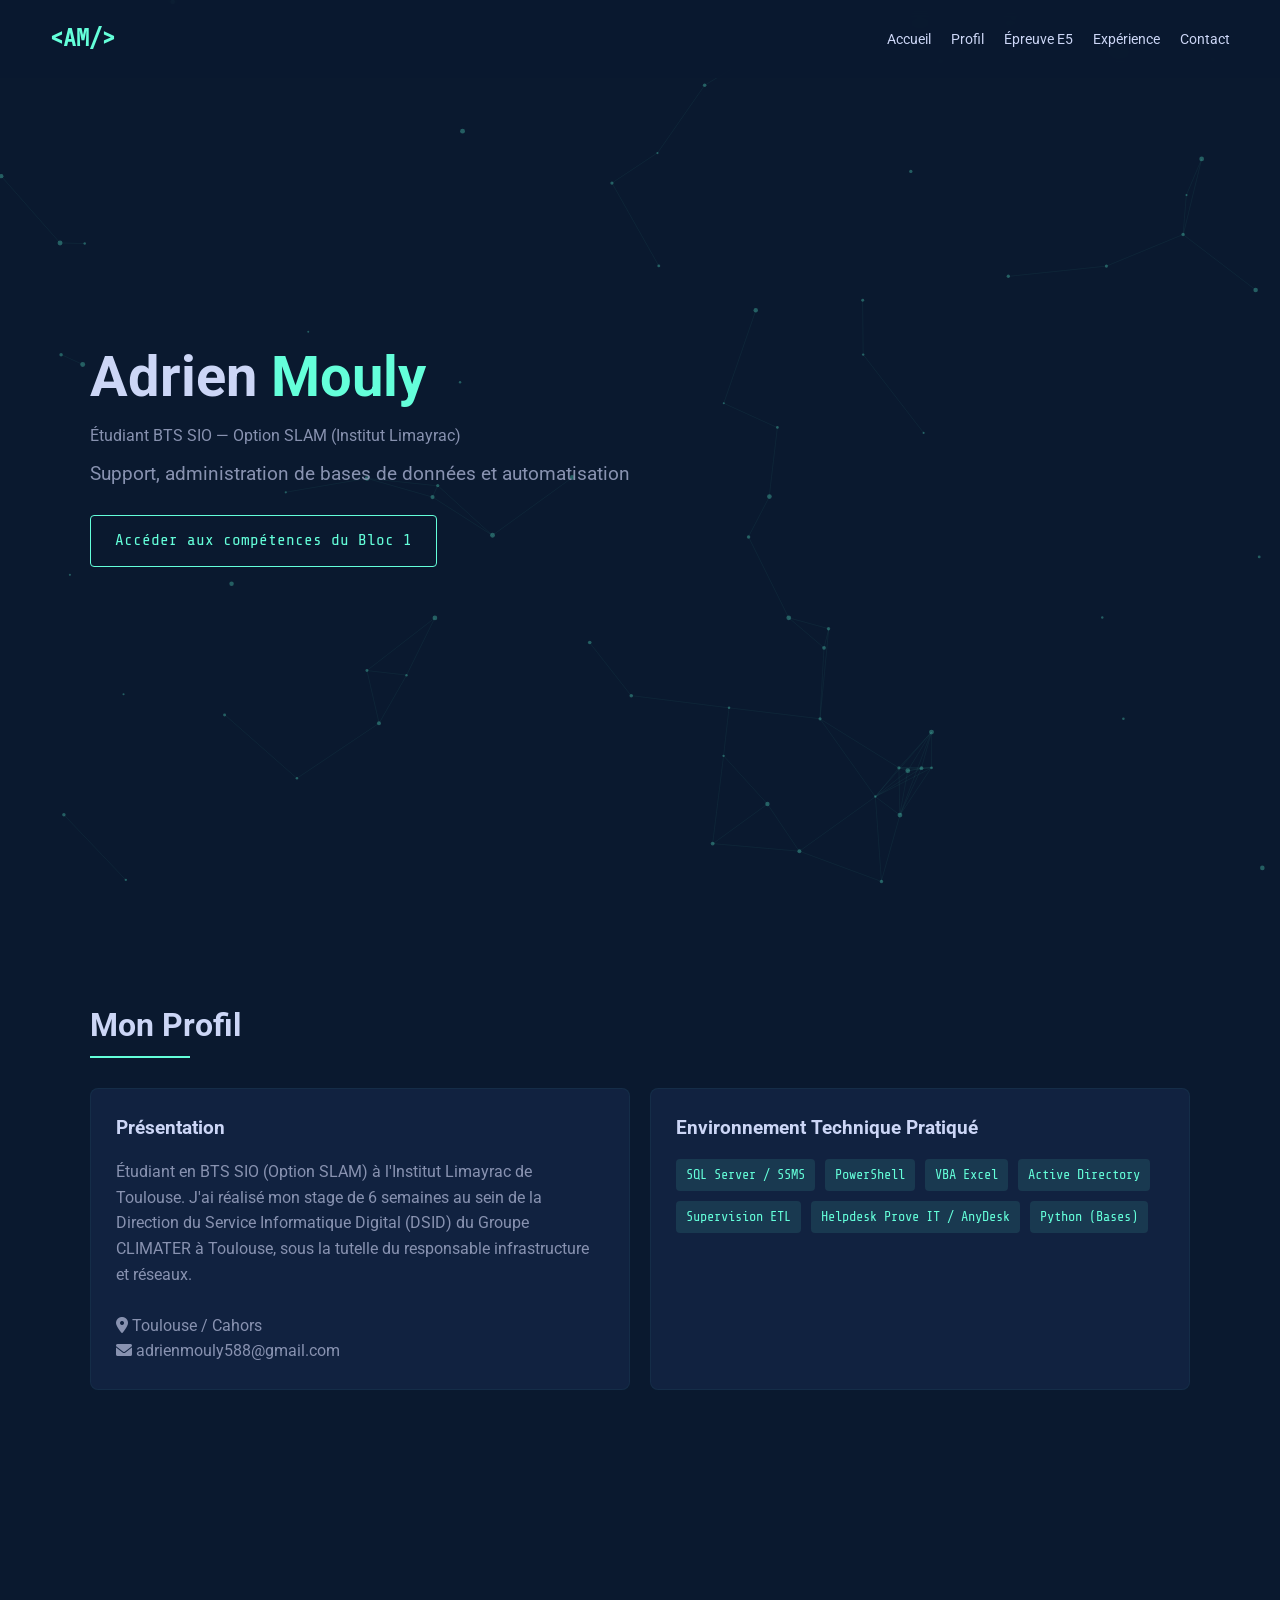
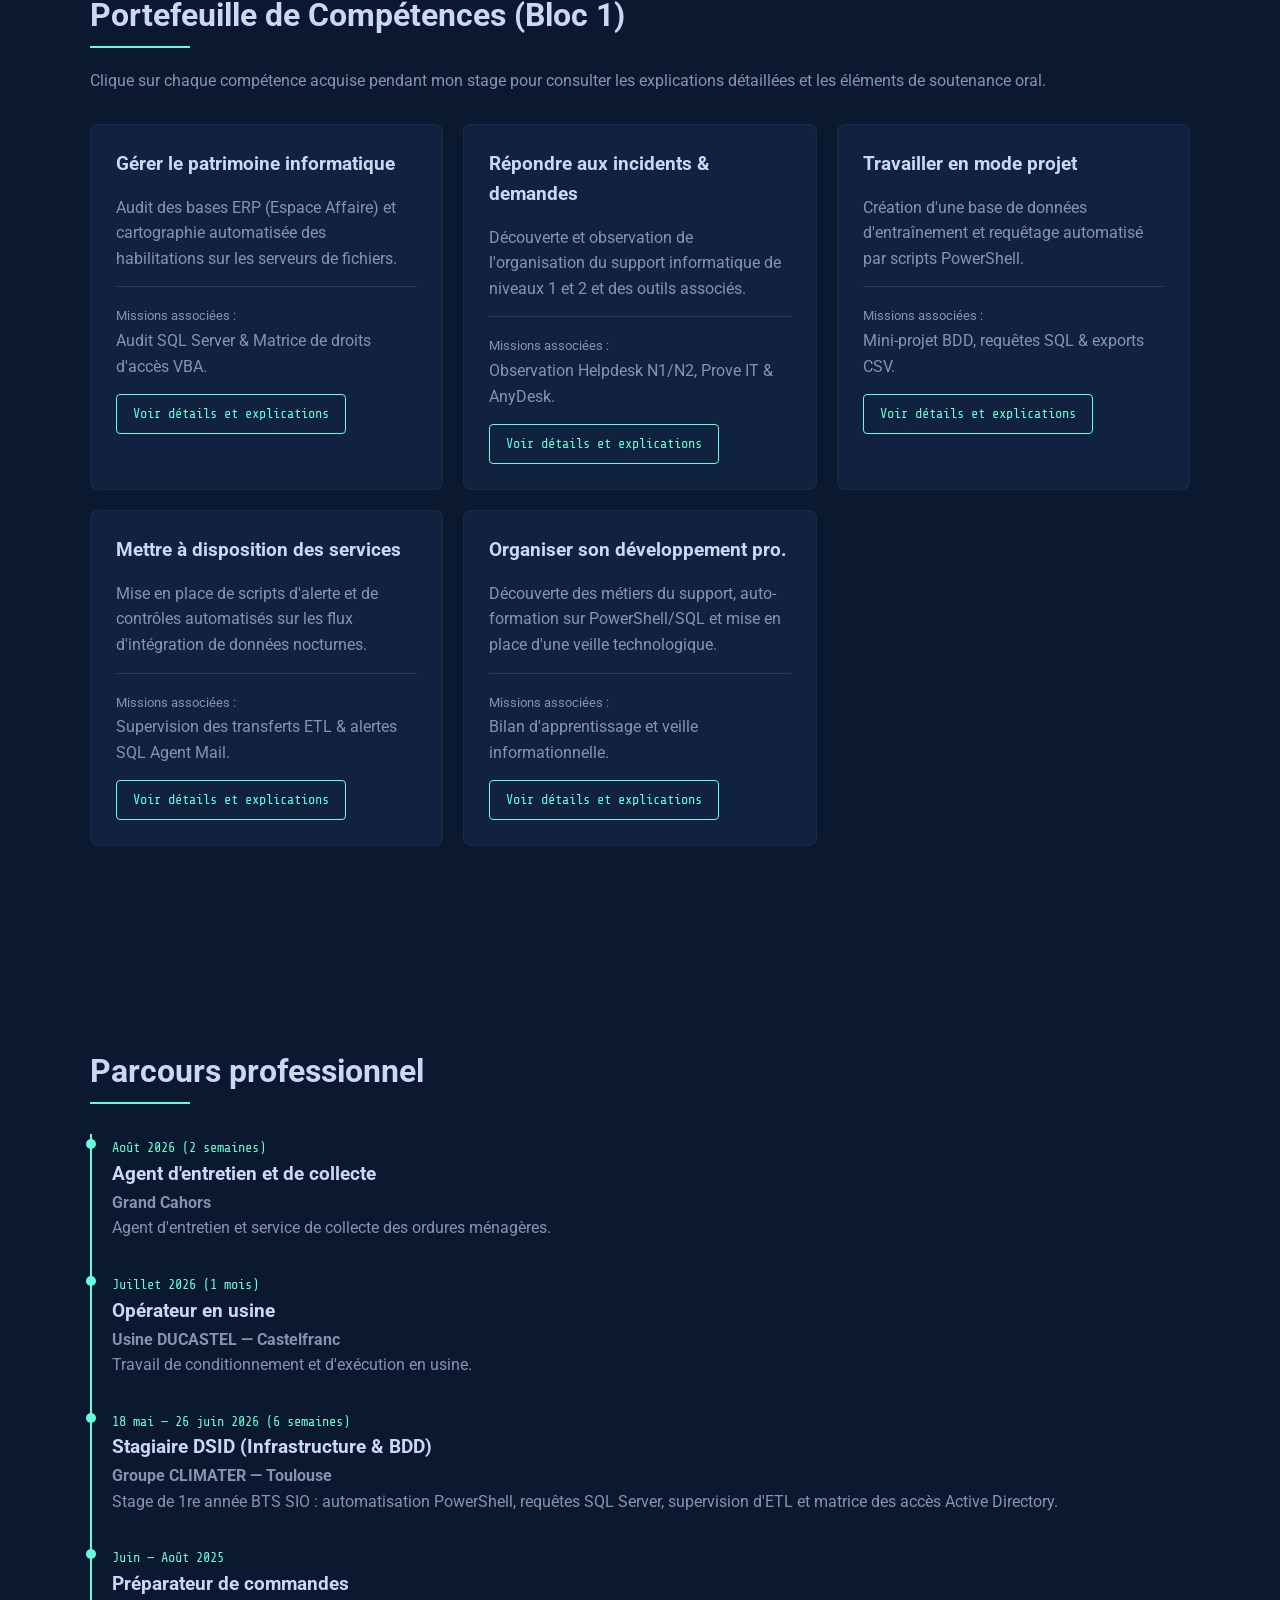
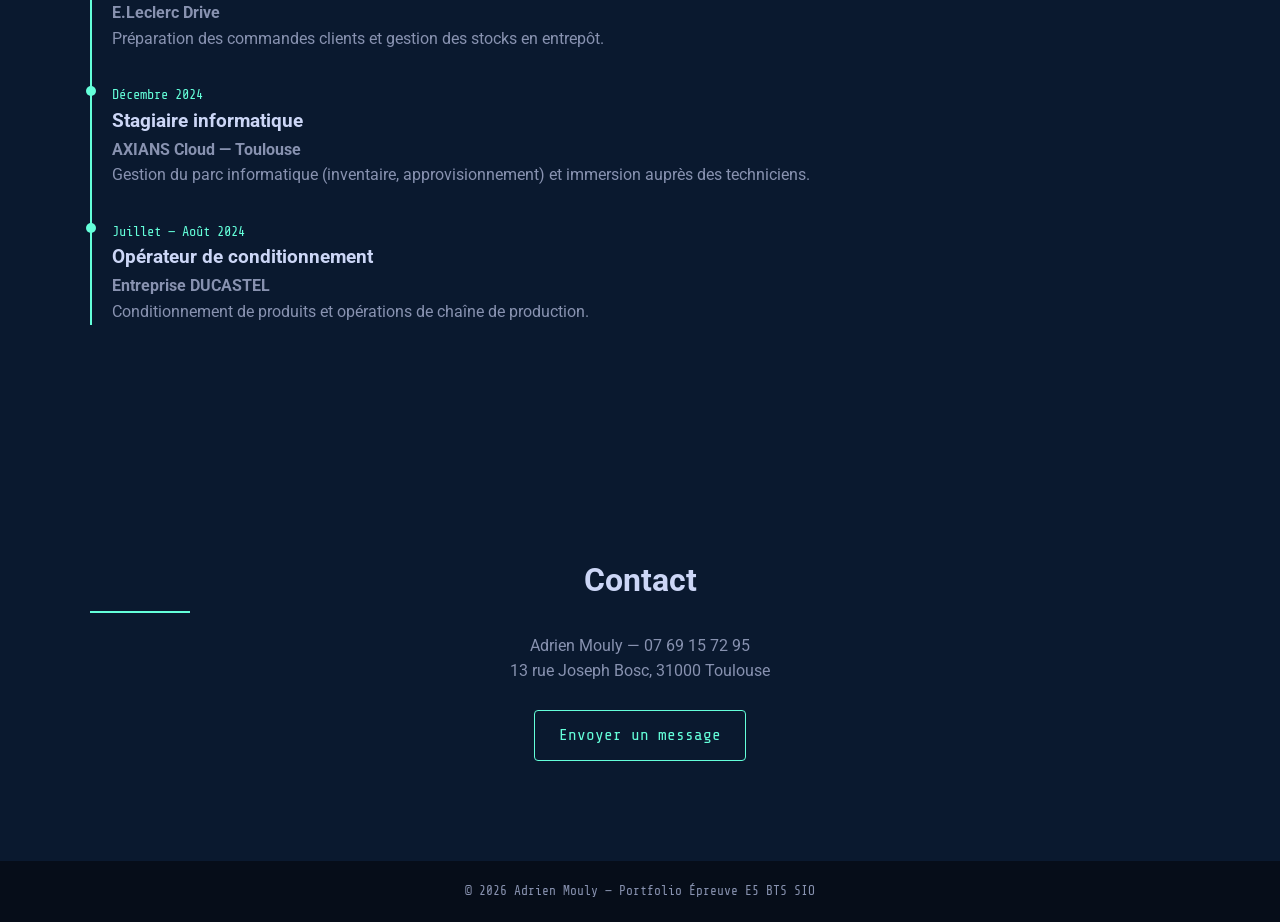
==== index.html @ 3376d279 "Add files via upload" ====
<!DOCTYPE html>
<html lang="fr">
<head>
    <meta charset="UTF-8">
    <meta name="viewport" content="width=device-width, initial-scale=1.0">
    <title>Portfolio E5 — Adrien Mouly</title>
    <link href="https://fonts.googleapis.com/css2?family=Roboto:wght@300;400;700&family=Share+Tech+Mono&display=swap" rel="stylesheet">
    <link rel="stylesheet" href="https://cdnjs.cloudflare.com/ajax/libs/font-awesome/6.0.0/css/all.min.css">
    <link rel="stylesheet" href="style.css">
</head>
<body>
    <canvas id="canvas-bg"></canvas>

    <header>
        <div class="logo">&lt;AM/&gt;</div>
        <nav>
            <ul>
                <li><a href="#accueil">Accueil</a></li>
                <li><a href="#profil">Profil</a></li>
                <li><a href="#e5">Épreuve E5</a></li>
                <li><a href="#experience">Expérience</a></li>
                <li><a href="#contact">Contact</a></li>
            </ul>
        </nav>
    </header>

    <section id="accueil" class="hero">
        <div class="hero-content">
            <h1>Adrien <span>Mouly</span></h1>
            <p>Étudiant BTS SIO — Option SLAM (Institut Limayrac)</p>
            <p class="subtitle">Support, administration de bases de données et automatisation</p>
            <br>
            <a href="#e5" class="btn">Accéder aux compétences du Bloc 1</a>
        </div>
    </section>

    <section id="profil">
        <h2 class="section-title">Mon Profil</h2>
        <div class="about-grid">
            <div class="cv-card">
                <h3>Présentation</h3>
                <p>
                    Étudiant en BTS SIO (Option SLAM) à l'Institut Limayrac de Toulouse. 
                    J'ai réalisé mon stage de 6 semaines au sein de la Direction du Service Informatique Digital (DSID) du Groupe CLIMATER à Toulouse, sous la tutelle du responsable infrastructure et réseaux.
                </p>
                <br>
                <p><i class="fas fa-map-marker-alt"></i> Toulouse / Cahors</p>
                <p><i class="fas fa-envelope"></i> adrienmouly588@gmail.com</p>
            </div>

            <div class="cv-card">
                <h3>Environnement Technique Pratiqué</h3>
                <div class="skills-container">
                    <span class="skill-tag">SQL Server / SSMS</span>
                    <span class="skill-tag">PowerShell</span>
                    <span class="skill-tag">VBA Excel</span>
                    <span class="skill-tag">Active Directory</span>
                    <span class="skill-tag">Supervision ETL</span>
                    <span class="skill-tag">Helpdesk Prove IT / AnyDesk</span>
                    <span class="skill-tag">Python (Bases)</span>
                </div>
            </div>
        </div>
    </section>

    <section id="e5">
        <h2 class="section-title">Portefeuille de Compétences (Bloc 1)</h2>
        <p>Clique sur chaque compétence acquise pendant mon stage pour consulter les explications détaillées et les éléments de soutenance oral.</p>
        
        <div class="e5-container">
            <div class="e5-card">
                <h3>Gérer le patrimoine informatique</h3>
                <p>Audit des bases ERP (Espace Affaire) et cartographie automatisée des habilitations sur les serveurs de fichiers.</p>
                <div class="realisation-box">
                    <small>Missions associées :</small>
                    <p>Audit SQL Server & Matrice de droits d'accès VBA.</p>
                    <a href="preuve-patrimoine.html" class="btn btn-sm">Voir détails et explications</a>
                </div>
            </div>

            <div class="e5-card">
                <h3>Répondre aux incidents & demandes</h3>
                <p>Découverte et observation de l'organisation du support informatique de niveaux 1 et 2 et des outils associés.</p>
                <div class="realisation-box">
                    <small>Missions associées :</small>
                    <p>Observation Helpdesk N1/N2, Prove IT & AnyDesk.</p>
                    <a href="preuve-incidents.html" class="btn btn-sm">Voir détails et explications</a>
                </div>
            </div>

            <div class="e5-card">
                <h3>Travailler en mode projet</h3>
                <p>Création d'une base de données d'entraînement et requêtage automatisé par scripts PowerShell.</p>
                <div class="realisation-box">
                    <small>Missions associées :</small>
                    <p>Mini-projet BDD, requêtes SQL & exports CSV.</p>
                    <a href="preuve-projet.html" class="btn btn-sm">Voir détails et explications</a>
                </div>
            </div>

            <div class="e5-card">
                <h3>Mettre à disposition des services</h3>
                <p>Mise en place de scripts d'alerte et de contrôles automatisés sur les flux d'intégration de données nocturnes.</p>
                <div class="realisation-box">
                    <small>Missions associées :</small>
                    <p>Supervision des transferts ETL & alertes SQL Agent Mail.</p>
                    <a href="preuve-services.html" class="btn btn-sm">Voir détails et explications</a>
                </div>
            </div>

            <div class="e5-card">
                <h3>Organiser son développement pro.</h3>
                <p>Découverte des métiers du support, auto-formation sur PowerShell/SQL et mise en place d'une veille technologique.</p>
                <div class="realisation-box">
                    <small>Missions associées :</small>
                    <p>Bilan d'apprentissage et veille informationnelle.</p>
                    <a href="preuve-veille.html" class="btn btn-sm">Voir détails et explications</a>
                </div>
            </div>
        </div>
    </section>

    <section id="experience">
        <h2 class="section-title">Parcours professionnel</h2>
        <div class="timeline">
            <div class="timeline-item">
                <span class="date">Août 2026 (2 semaines)</span>
                <h3>Agent d'entretien et de collecte</h3>
                <p><strong>Grand Cahors</strong></p>
                <p>Agent d'entretien et service de collecte des ordures ménagères.</p>
            </div>
            
            <div class="timeline-item">
                <span class="date">Juillet 2026 (1 mois)</span>
                <h3>Opérateur en usine</h3>
                <p><strong>Usine DUCASTEL — Castelfranc</strong></p>
                <p>Travail de conditionnement et d'exécution en usine.</p>
            </div>

            <div class="timeline-item">
                <span class="date">18 mai — 26 juin 2026 (6 semaines)</span>
                <h3>Stagiaire DSID (Infrastructure & BDD)</h3>
                <p><strong>Groupe CLIMATER — Toulouse</strong></p>
                <p>Stage de 1re année BTS SIO : automatisation PowerShell, requêtes SQL Server, supervision d'ETL et matrice des accès Active Directory.</p>
            </div>

            <div class="timeline-item">
                <span class="date">Juin — Août 2025</span>
                <h3>Préparateur de commandes</h3>
                <p><strong>E.Leclerc Drive</strong></p>
                <p>Préparation des commandes clients et gestion des stocks en entrepôt.</p>
            </div>

            <div class="timeline-item">
                <span class="date">Décembre 2024</span>
                <h3>Stagiaire informatique</h3>
                <p><strong>AXIANS Cloud — Toulouse</strong></p>
                <p>Gestion du parc informatique (inventaire, approvisionnement) et immersion auprès des techniciens.</p>
            </div>

            <div class="timeline-item">
                <span class="date">Juillet — Août 2024</span>
                <h3>Opérateur de conditionnement</h3>
                <p><strong>Entreprise DUCASTEL</strong></p>
                <p>Conditionnement de produits et opérations de chaîne de production.</p>
            </div>
        </div>
    </section>

    <section id="contact" style="text-align: center;">
        <h2 class="section-title">Contact</h2>
        <p>Adrien Mouly — 07 69 15 72 95</p>
        <p>13 rue Joseph Bosc, 31000 Toulouse</p>
        <br>
        <a href="mailto:adrienmouly588@gmail.com" class="btn">Envoyer un message</a>
    </section>

    <footer>
        <p>&copy; 2026 Adrien Mouly — Portfolio Épreuve E5 BTS SIO</p>
    </footer>

    <script src="script.js"></script>
</body>
</html>
---- style.css ----
:root {
    --bg-color: #0a192f;
    --card-bg: #112240;
    --text-color: #8892b0;
    --text-heading: #ccd6f6;
    --primary: #64ffda;
    --font-main: 'Roboto', sans-serif;
    --font-mono: 'Share Tech Mono', monospace;
}

* {
    margin: 0;
    padding: 0;
    box-sizing: border-box;
    scroll-behavior: smooth;
}

body {
    background-color: var(--bg-color);
    color: var(--text-color);
    font-family: var(--font-main);
    line-height: 1.6;
    position: relative;
    overflow-x: hidden;
}

#canvas-bg {
    position: fixed;
    top: 0;
    left: 0;
    width: 100%;
    height: 100%;
    z-index: -1;
}

header {
    display: flex;
    justify-content: space-between;
    align-items: center;
    padding: 20px 50px;
    background: rgba(10, 25, 47, 0.85);
    backdrop-filter: blur(10px);
    position: fixed;
    width: 100%;
    top: 0;
    z-index: 100;
}

.logo {
    font-family: var(--font-mono);
    color: var(--primary);
    font-size: 1.5rem;
    font-weight: bold;
}

nav ul {
    display: flex;
    list-style: none;
    gap: 20px;
}

nav a {
    color: var(--text-heading);
    text-decoration: none;
    font-size: 0.9rem;
    transition: color 0.3s;
}

nav a:hover {
    color: var(--primary);
}

section {
    padding: 100px 50px;
    max-width: 1200px;
    margin: 0 auto;
}

.hero {
    min-height: 100vh;
    display: flex;
    align-items: center;
}

.hero h1 {
    font-size: 3.5rem;
    color: var(--text-heading);
}

.hero h1 span {
    color: var(--primary);
}

.subtitle {
    font-size: 1.2rem;
    color: var(--text-color);
    margin-top: 10px;
}

.btn {
    display: inline-block;
    padding: 12px 24px;
    border: 1px solid var(--primary);
    color: var(--primary);
    text-decoration: none;
    border-radius: 4px;
    font-family: var(--font-mono);
    transition: all 0.3s;
    background: transparent;
}

.btn:hover {
    background: rgba(100, 255, 218, 0.1);
}

.btn-sm {
    padding: 8px 16px;
    font-size: 0.85rem;
    margin-top: 15px;
}

.section-title {
    color: var(--text-heading);
    font-size: 2rem;
    margin-bottom: 20px;
    position: relative;
}

.section-title::after {
    content: '';
    display: block;
    width: 100px;
    height: 2px;
    background: var(--primary);
    margin-top: 5px;
}

.about-grid, .e5-container {
    display: grid;
    grid-template-columns: repeat(auto-fit, minmax(300px, 1fr));
    gap: 20px;
    margin-top: 30px;
}

.cv-card, .e5-card {
    background: var(--card-bg);
    padding: 25px;
    border-radius: 8px;
    transition: transform 0.3s;
    border: 1px solid rgba(100, 255, 218, 0.05);
}

.cv-card:hover, .e5-card:hover {
    transform: translateY(-5px);
    border-color: rgba(100, 255, 218, 0.2);
}

.cv-card h3, .e5-card h3 {
    color: var(--text-heading);
    margin-bottom: 15px;
}

.skills-container {
    display: flex;
    flex-wrap: wrap;
    gap: 10px;
}

.skill-tag {
    background: rgba(100, 255, 218, 0.1);
    color: var(--primary);
    padding: 5px 10px;
    border-radius: 4px;
    font-size: 0.85rem;
    font-family: var(--font-mono);
}

.realisation-box {
    margin-top: 15px;
    padding-top: 15px;
    border-top: 1px solid rgba(255,255,255,0.1);
}

.timeline {
    border-left: 2px solid var(--primary);
    padding-left: 20px;
    margin-top: 30px;
}

.timeline-item {
    margin-bottom: 30px;
    position: relative;
}

.timeline-item::before {
    content: '';
    position: absolute;
    left: -26px;
    top: 5px;
    width: 10px;
    height: 10px;
    border-radius: 50%;
    background: var(--primary);
}

.timeline-item .date {
    font-family: var(--font-mono);
    color: var(--primary);
    font-size: 0.85rem;
}

.timeline-item h3 {
    color: var(--text-heading);
}

footer {
    text-align: center;
    padding: 20px;
    font-family: var(--font-mono);
    font-size: 0.8rem;
    background: #060d19;
    color: var(--text-color);
}

/* Page de preuves (Même style & fond) */
.proof-page {
    padding-top: 120px;
    padding-bottom: 80px;
    max-width: 1000px;
    margin: 0 auto;
}

.proof-container {
    background: var(--card-bg);
    padding: 40px;
    border-radius: 8px;
    border: 1px solid rgba(100, 255, 218, 0.1);
    box-shadow: 0 10px 30px -15px rgba(2, 12, 27, 0.7);
}

.proof-container h1 {
    color: var(--text-heading);
    font-size: 2.2rem;
    border-bottom: 2px solid var(--primary);
    padding-bottom: 10px;
    margin-bottom: 20px;
}

.proof-container h2 {
    color: var(--primary);
    font-size: 1.4rem;
    margin-top: 30px;
    margin-bottom: 15px;
    font-family: var(--font-mono);
}

.proof-section {
    margin-bottom: 40px;
    padding-bottom: 25px;
    border-bottom: 1px solid rgba(255, 255, 255, 0.05);
}

.back-btn {
    display: inline-flex;
    align-items: center;
    gap: 8px;
    margin-bottom: 25px;
    color: var(--primary);
    text-decoration: none;
    font-family: var(--font-mono);
    font-size: 0.9rem;
    transition: transform 0.2s;
}

.back-btn:hover {
    transform: translateX(-5px);
}

.code-block {
    background: #060d19;
    color: var(--primary);
    border-left: 3px solid var(--primary);
    padding: 15px;
    border-radius: 4px;
    font-family: var(--font-mono);
    font-size: 0.85rem;
    margin: 15px 0;
    overflow-x: auto;
}

.oral-notes {
    background: rgba(100, 255, 218, 0.05);
    border: 1px solid rgba(100, 255, 218, 0.2);
    padding: 15px;
    border-radius: 6px;
    margin-top: 15px;
}

.oral-notes h4 {
    color: var(--primary);
    font-family: var(--font-mono);
    margin-bottom: 8px;
}

.proof-img-group {
    display: flex;
    flex-wrap: wrap;
    gap: 20px;
    margin: 20px 0 10px;
}

.proof-img-item {
    flex: 1 1 320px;
    max-width: 100%;
}

.proof-img {
    display: block;
    width: 100%;
    max-width: 100%;
    height: auto;
    border-radius: 6px;
    border: 1px solid rgba(100, 255, 218, 0.2);
    margin: 15px 0;
    box-shadow: 0 10px 30px -15px rgba(2, 12, 27, 0.7);
}

.proof-img-caption {
    margin-top: 8px;
    font-size: 0.85rem;
    font-style: italic;
    color: var(--text-color);
    text-align: center;
}

/* Gestion spécifique du bloc figure et réduction des images associées */
.proof-figure {
    margin: 25px 0;
    text-align: center;
}

.proof-figure .proof-img {
    max-width: 55%;
    margin: 15px auto;
}

.proof-figure figcaption {
    font-size: 0.9rem;
    color: #8892b0;
    margin-top: 8px;
    font-style: italic;
}
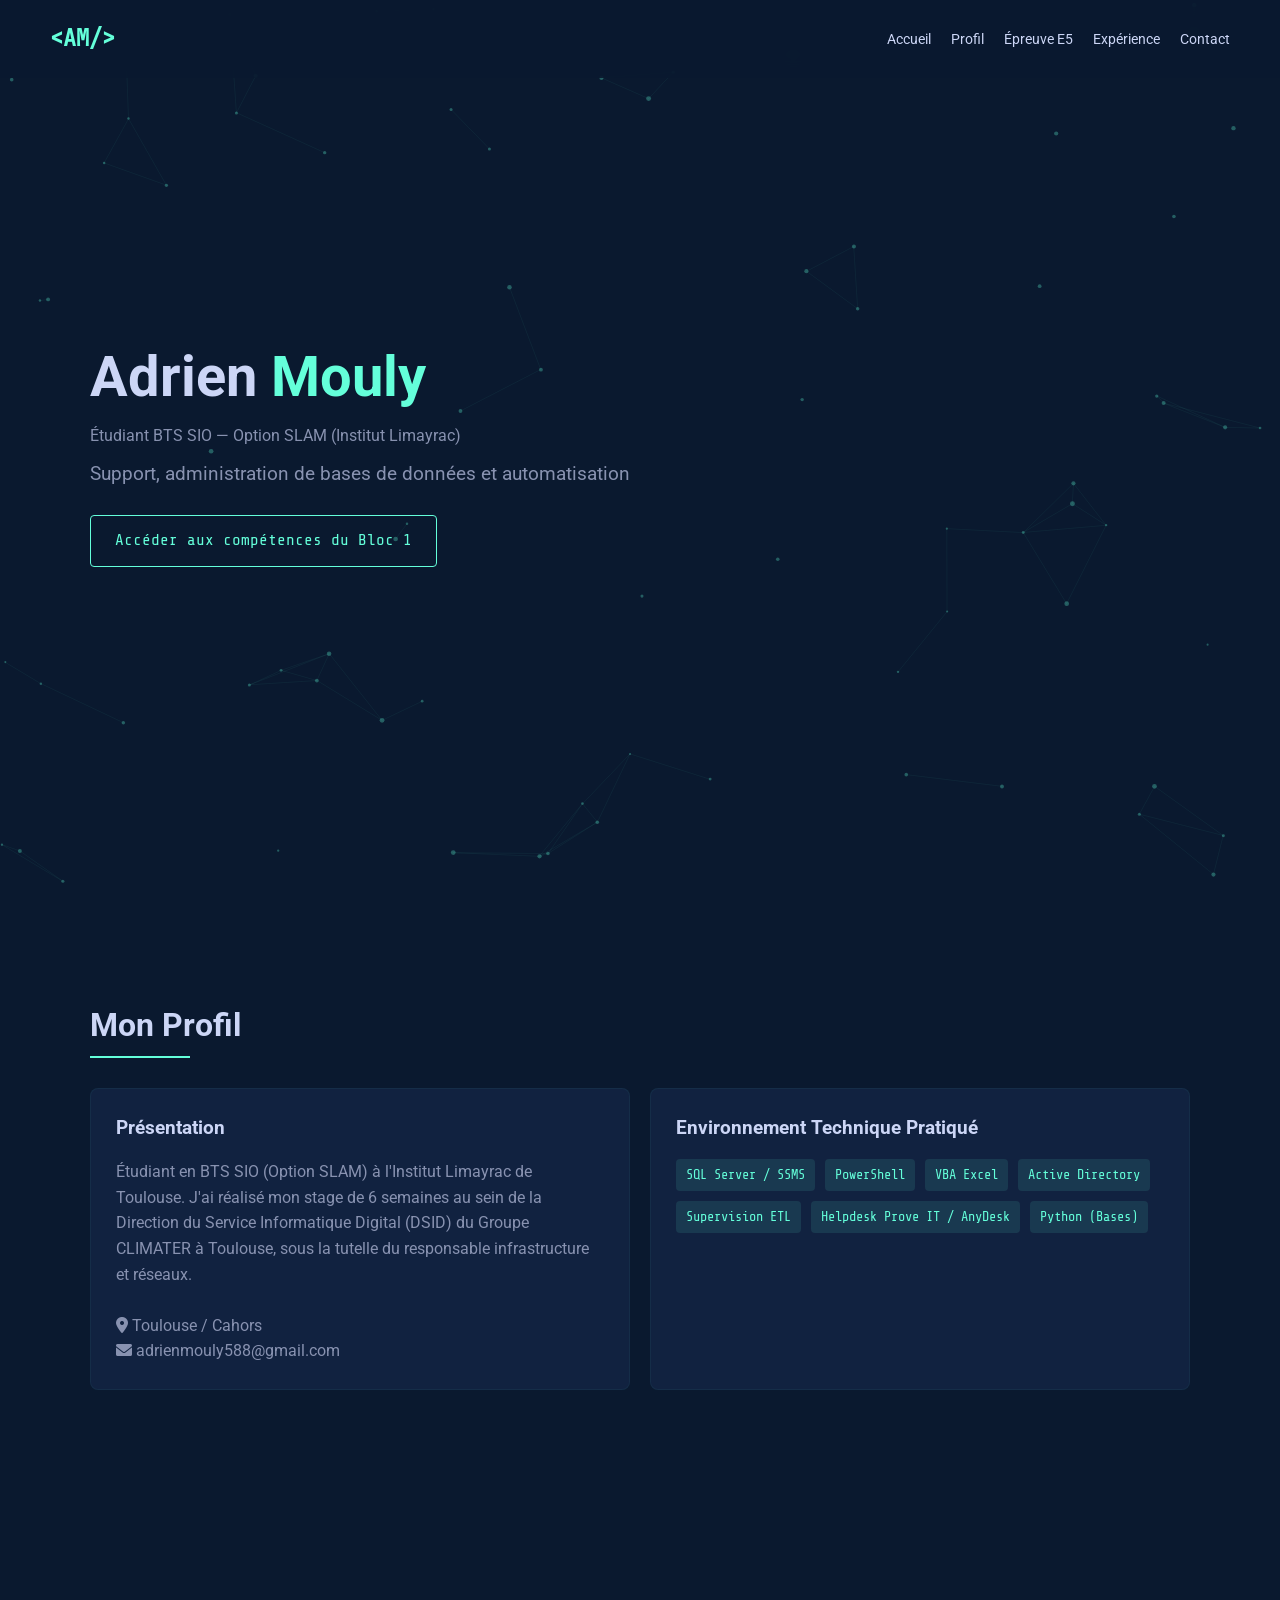
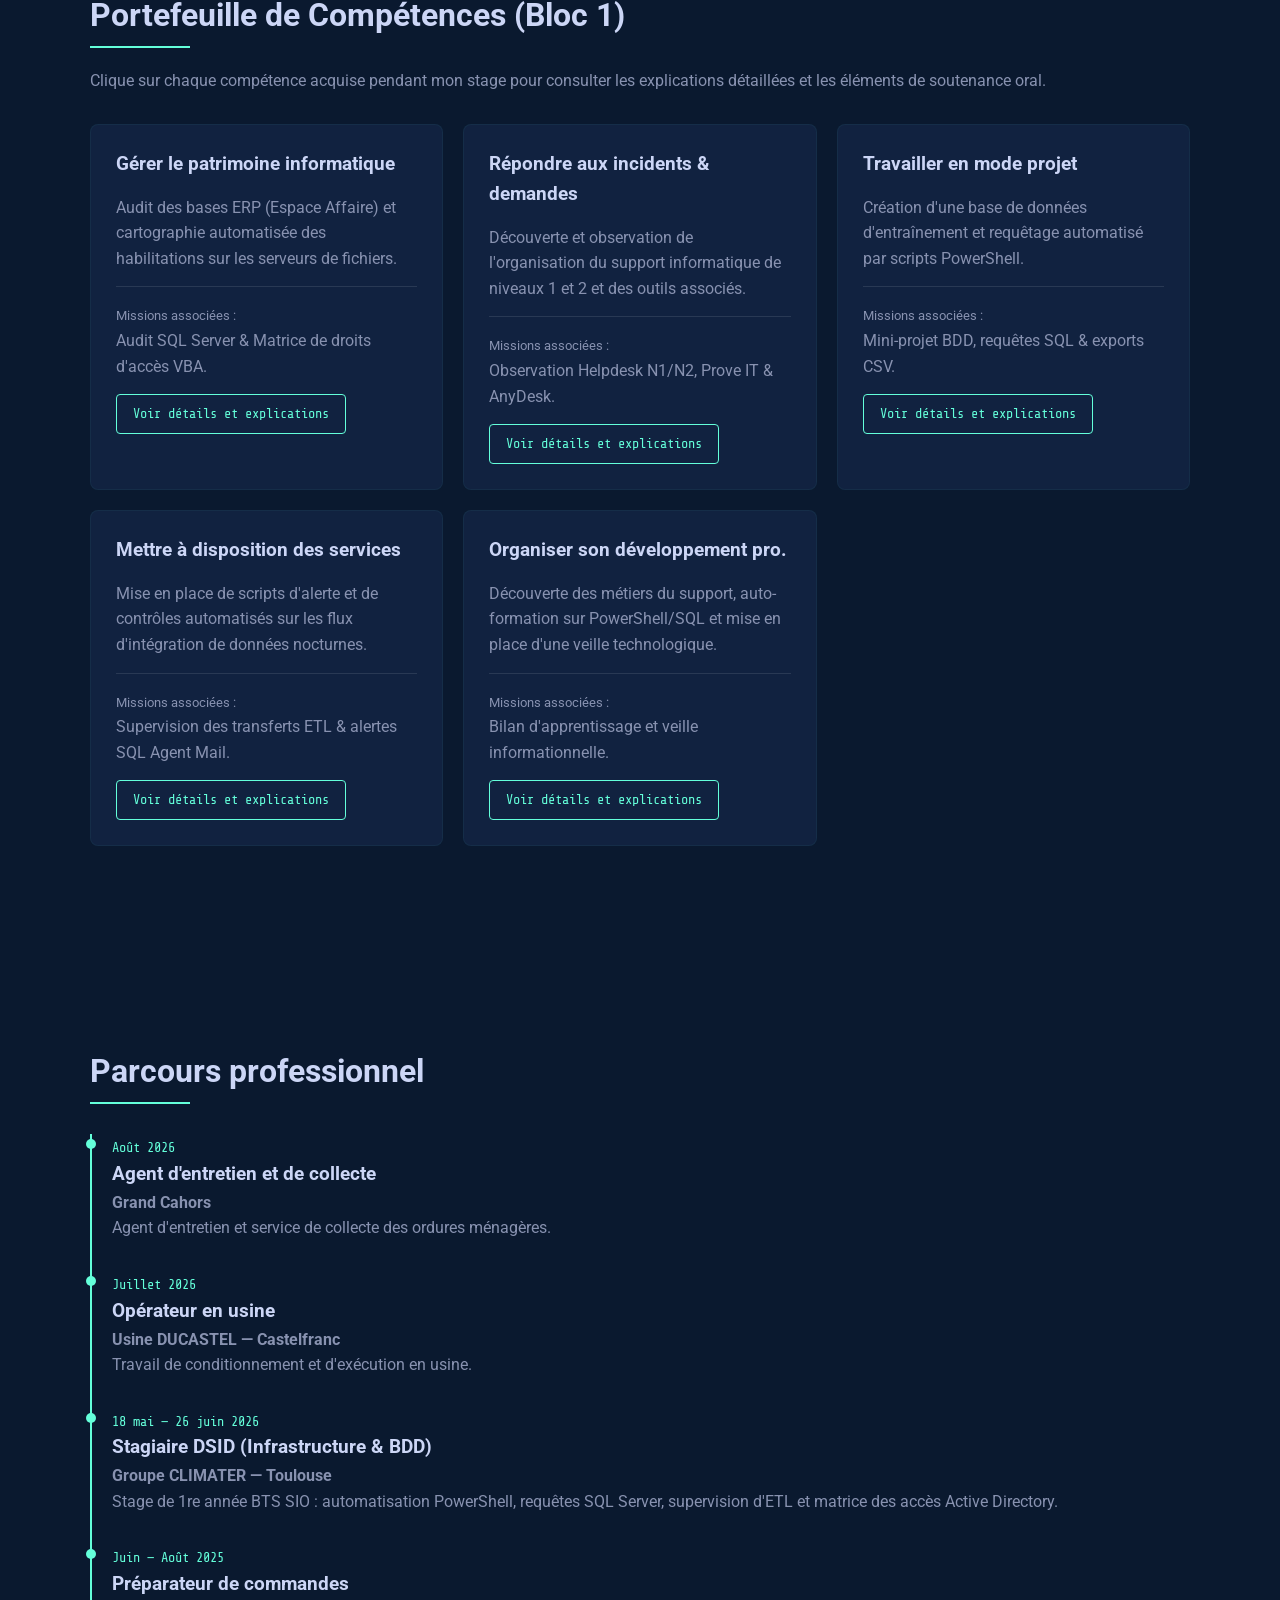
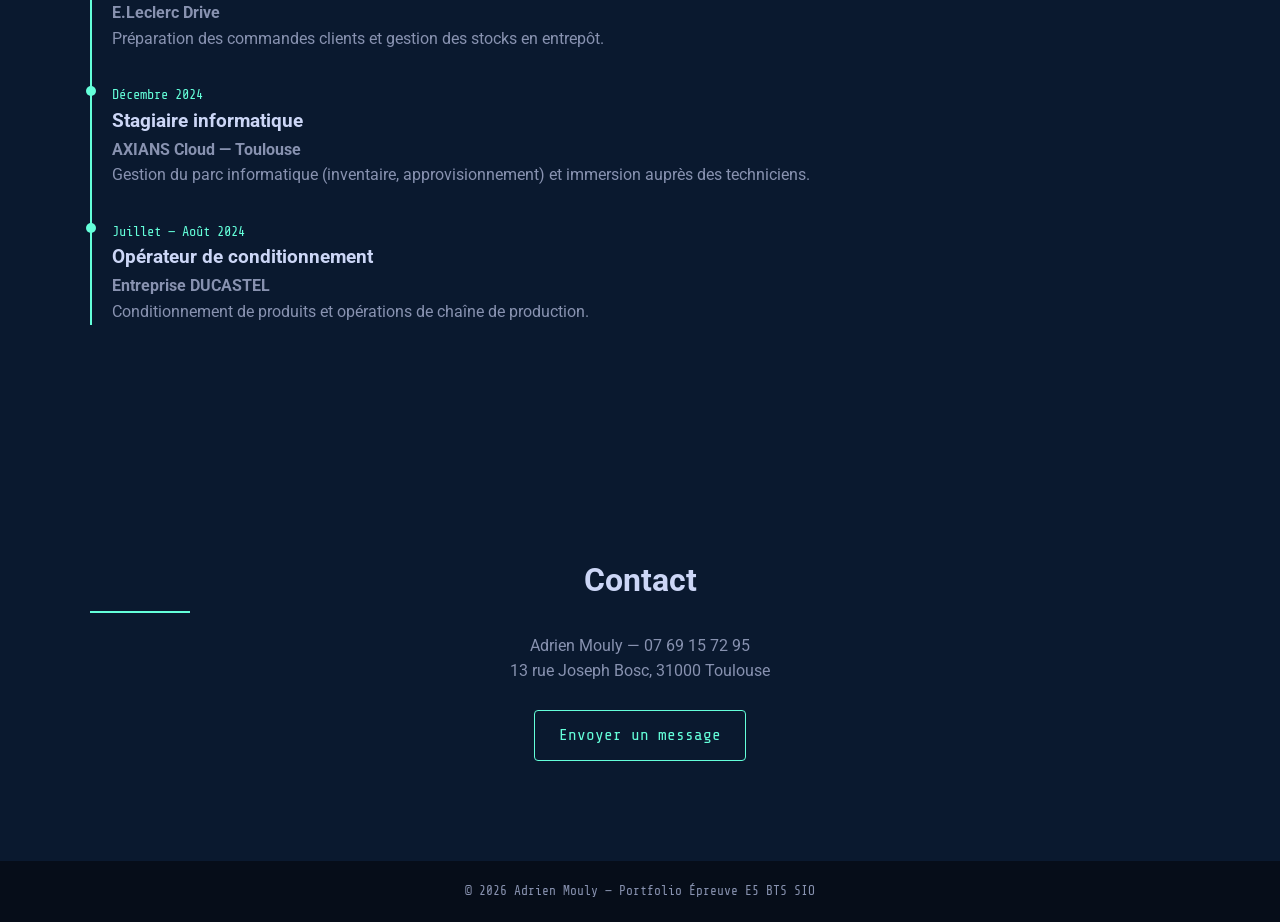
==== commit 8f793f87: "Fix HTML encoding issues in index.html" ====
--- a/index.html
+++ b/index.html
@@ -124,21 +124,21 @@
         <h2 class="section-title">Parcours professionnel</h2>
         <div class="timeline">
             <div class="timeline-item">
-                <span class="date">Août 2026 (2 semaines)</span>
+                <span class="date">Août 2026 </span>
                 <h3>Agent d'entretien et de collecte</h3>
                 <p><strong>Grand Cahors</strong></p>
                 <p>Agent d'entretien et service de collecte des ordures ménagères.</p>
             </div>
             
             <div class="timeline-item">
-                <span class="date">Juillet 2026 (1 mois)</span>
+                <span class="date">Juillet 2026 </span>
                 <h3>Opérateur en usine</h3>
                 <p><strong>Usine DUCASTEL — Castelfranc</strong></p>
                 <p>Travail de conditionnement et d'exécution en usine.</p>
             </div>
 
             <div class="timeline-item">
-                <span class="date">18 mai — 26 juin 2026 (6 semaines)</span>
+                <span class="date">18 mai — 26 juin 2026 </span>
                 <h3>Stagiaire DSID (Infrastructure & BDD)</h3>
                 <p><strong>Groupe CLIMATER — Toulouse</strong></p>
                 <p>Stage de 1re année BTS SIO : automatisation PowerShell, requêtes SQL Server, supervision d'ETL et matrice des accès Active Directory.</p>
@@ -181,4 +181,4 @@
 
     <script src="script.js"></script>
 </body>
-</html>+</html>
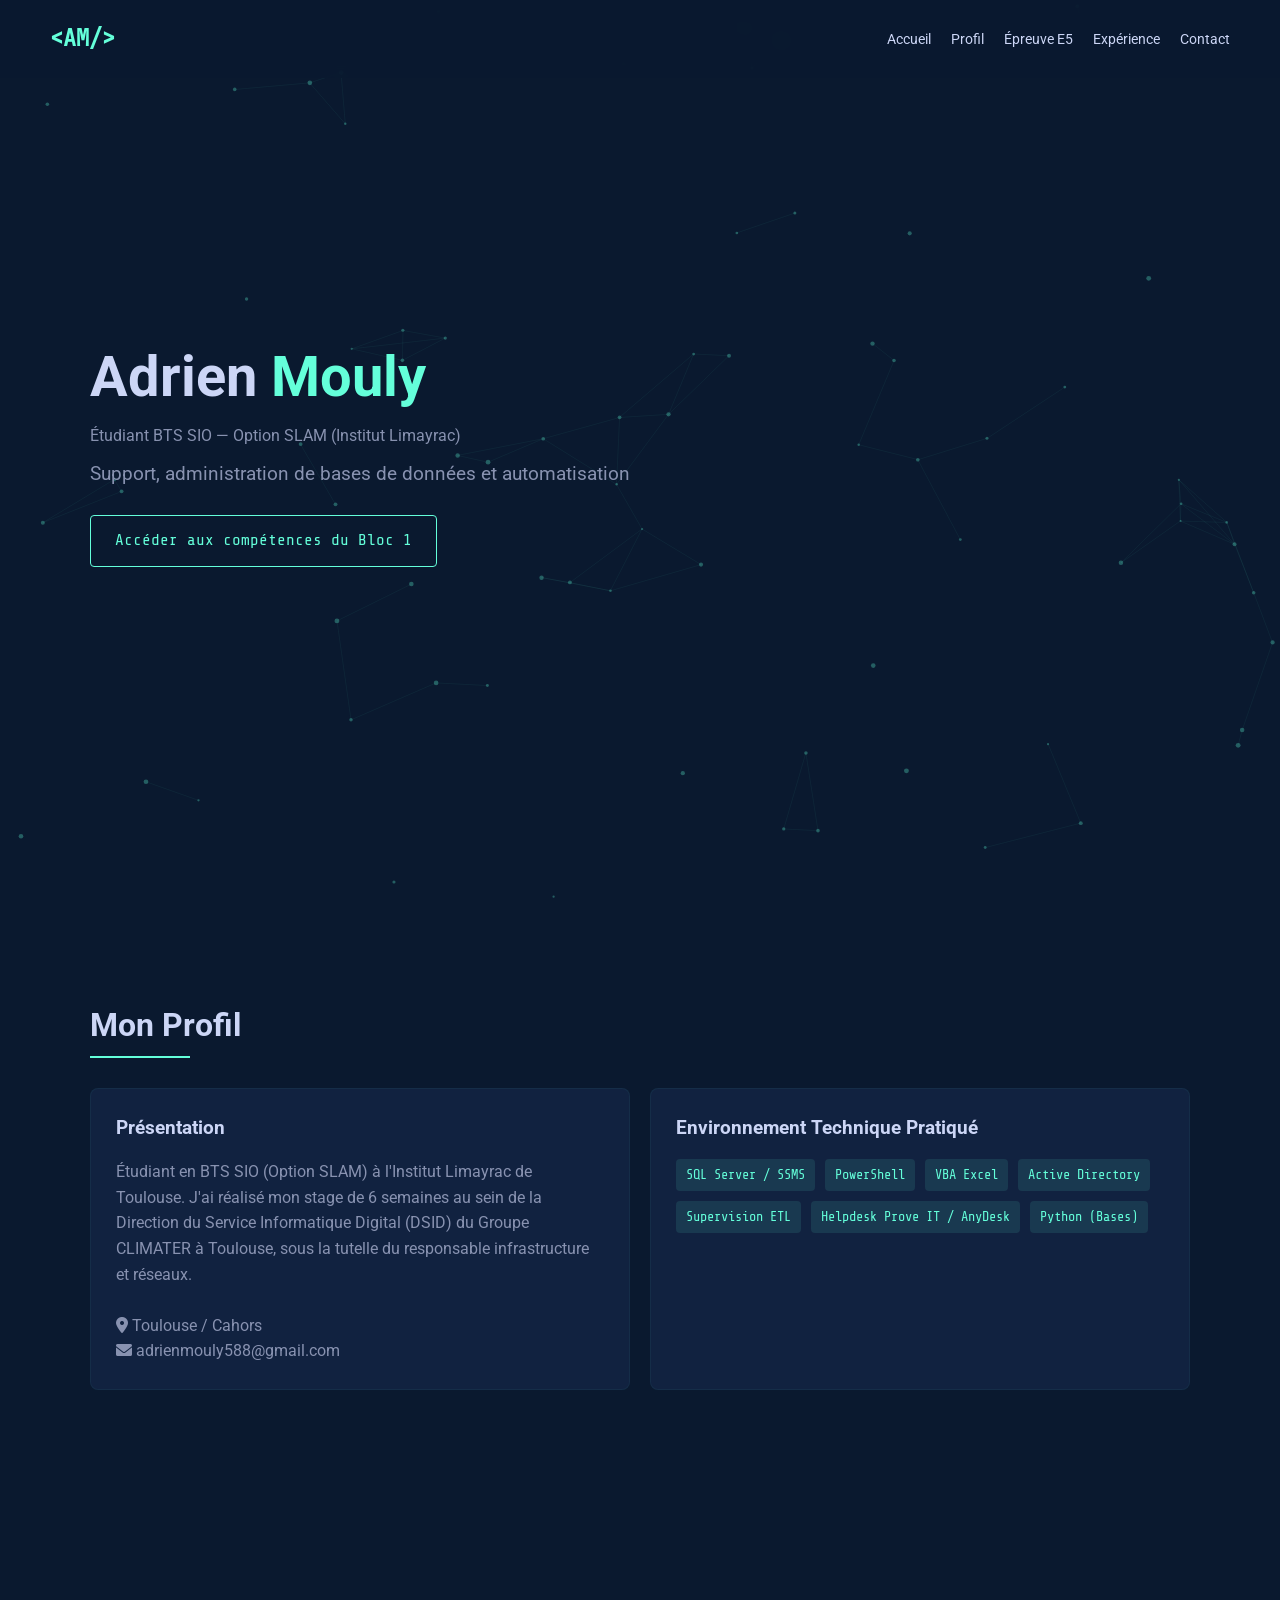
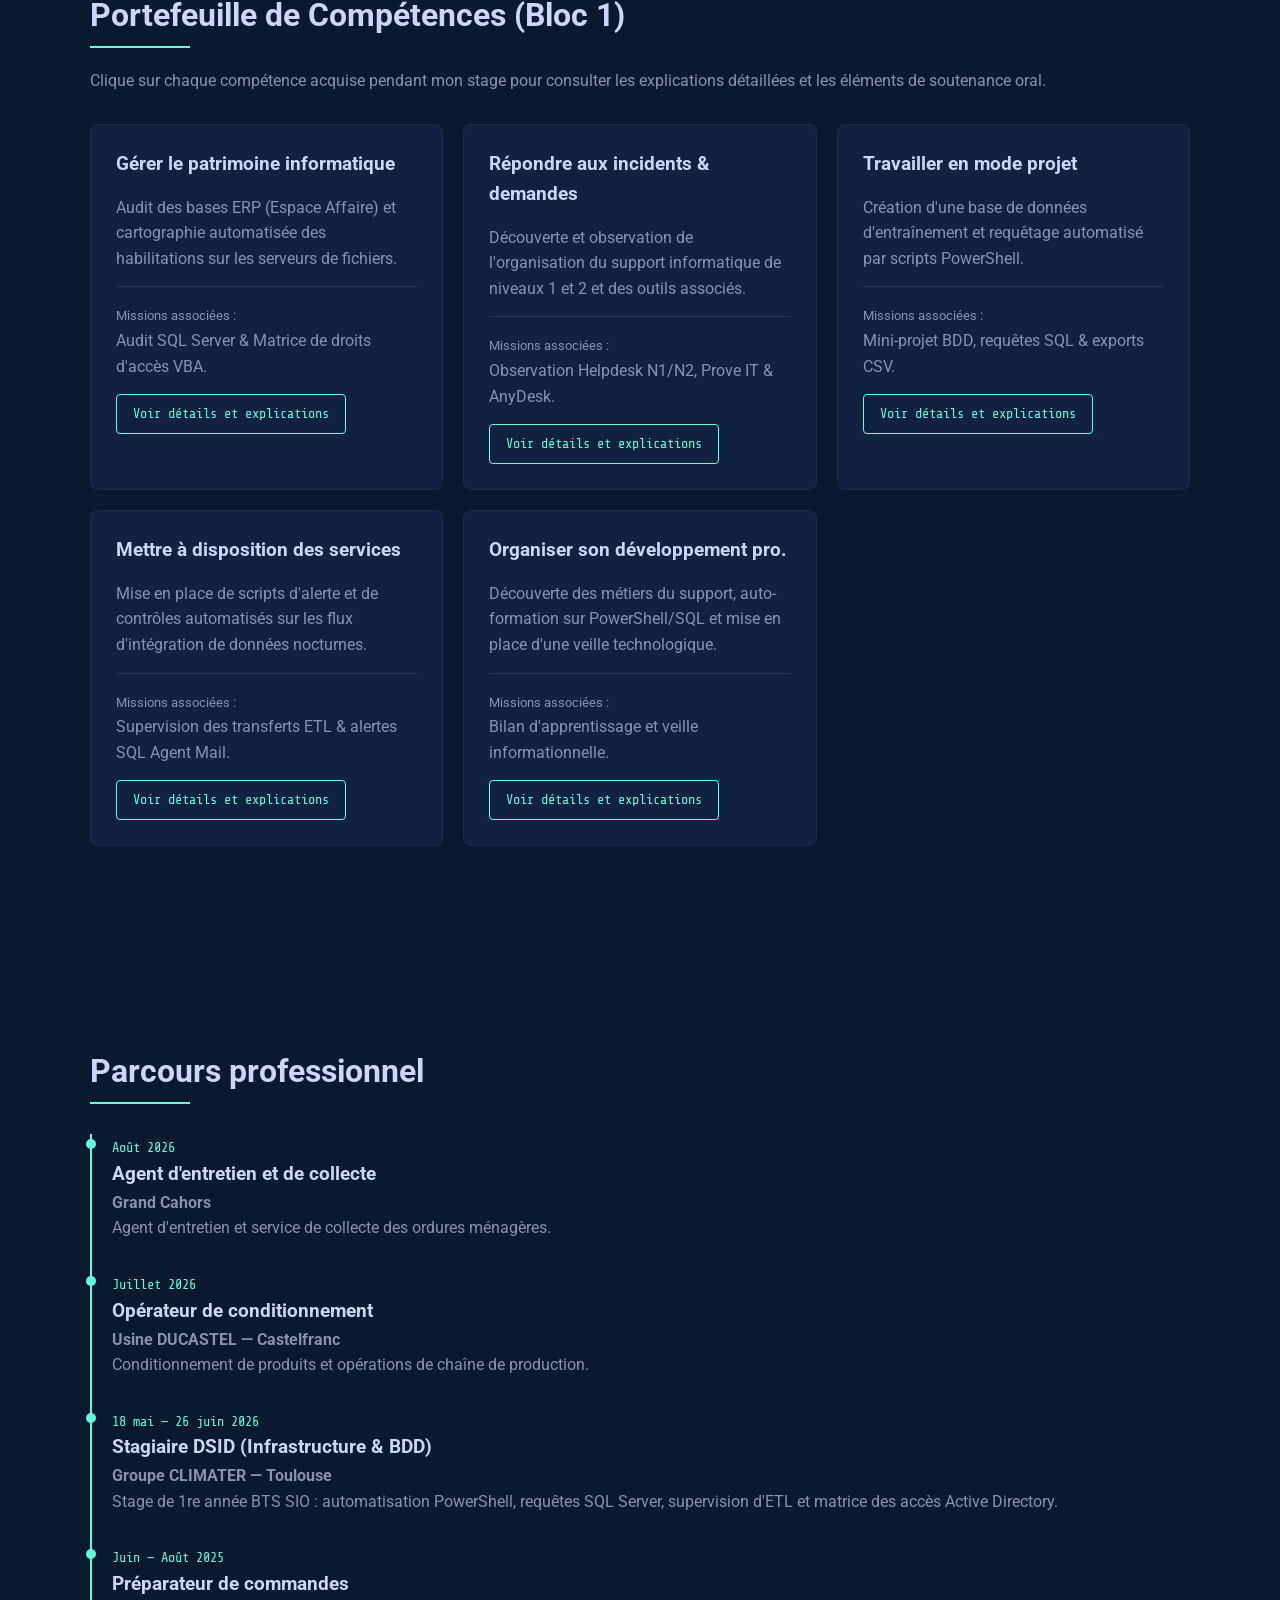
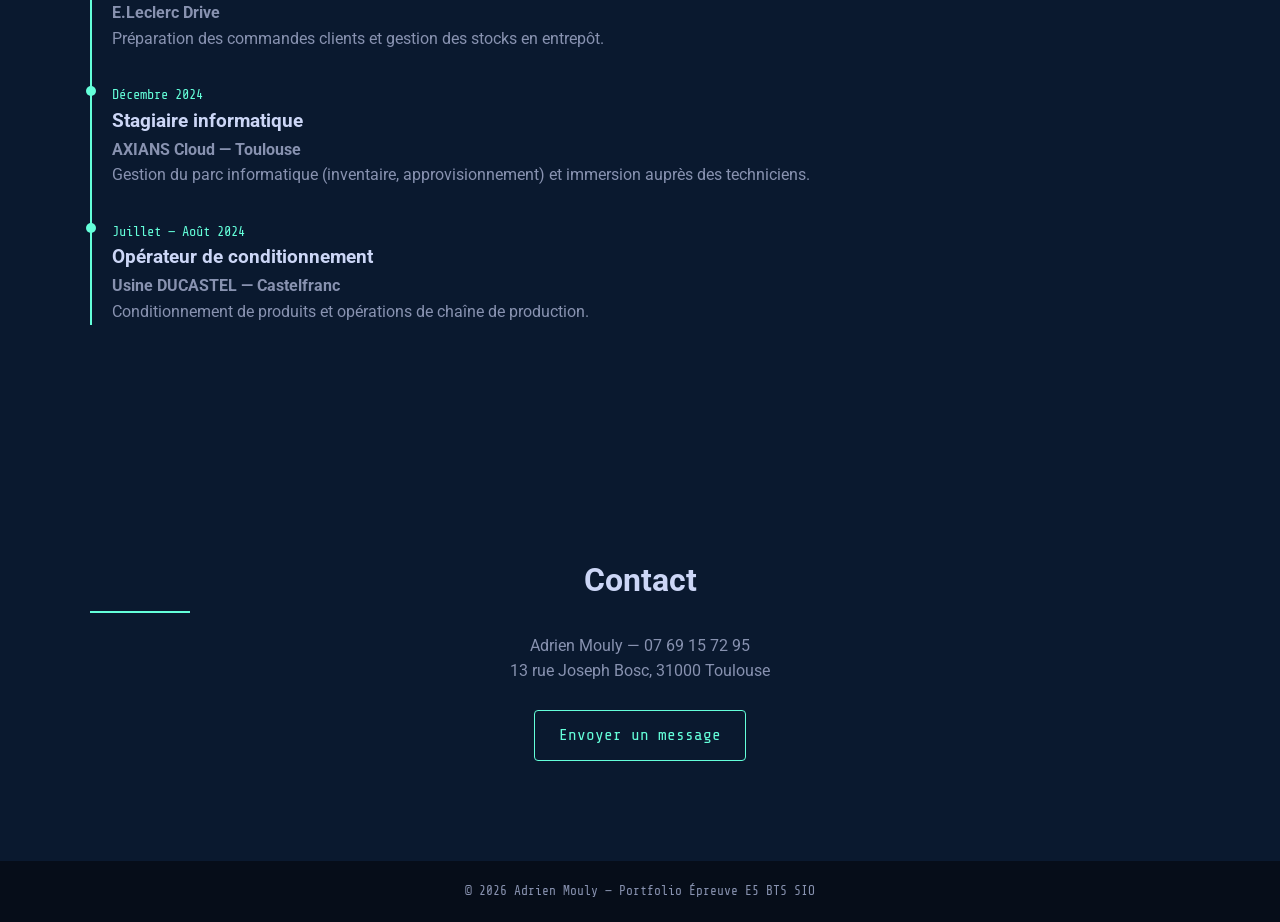
==== commit c7b674d6: "Update index.html" ====
--- a/index.html
+++ b/index.html
@@ -132,9 +132,9 @@
             
             <div class="timeline-item">
                 <span class="date">Juillet 2026 </span>
-                <h3>Opérateur en usine</h3>
+                <h3>Opérateur de conditionnement</h3>
                 <p><strong>Usine DUCASTEL — Castelfranc</strong></p>
-                <p>Travail de conditionnement et d'exécution en usine.</p>
+                <p>Conditionnement de produits et opérations de chaîne de production.</p>
             </div>
 
             <div class="timeline-item">
@@ -161,7 +161,7 @@
             <div class="timeline-item">
                 <span class="date">Juillet — Août 2024</span>
                 <h3>Opérateur de conditionnement</h3>
-                <p><strong>Entreprise DUCASTEL</strong></p>
+                <p><strong>Usine DUCASTEL — Castelfranc</strong></p>
                 <p>Conditionnement de produits et opérations de chaîne de production.</p>
             </div>
         </div>
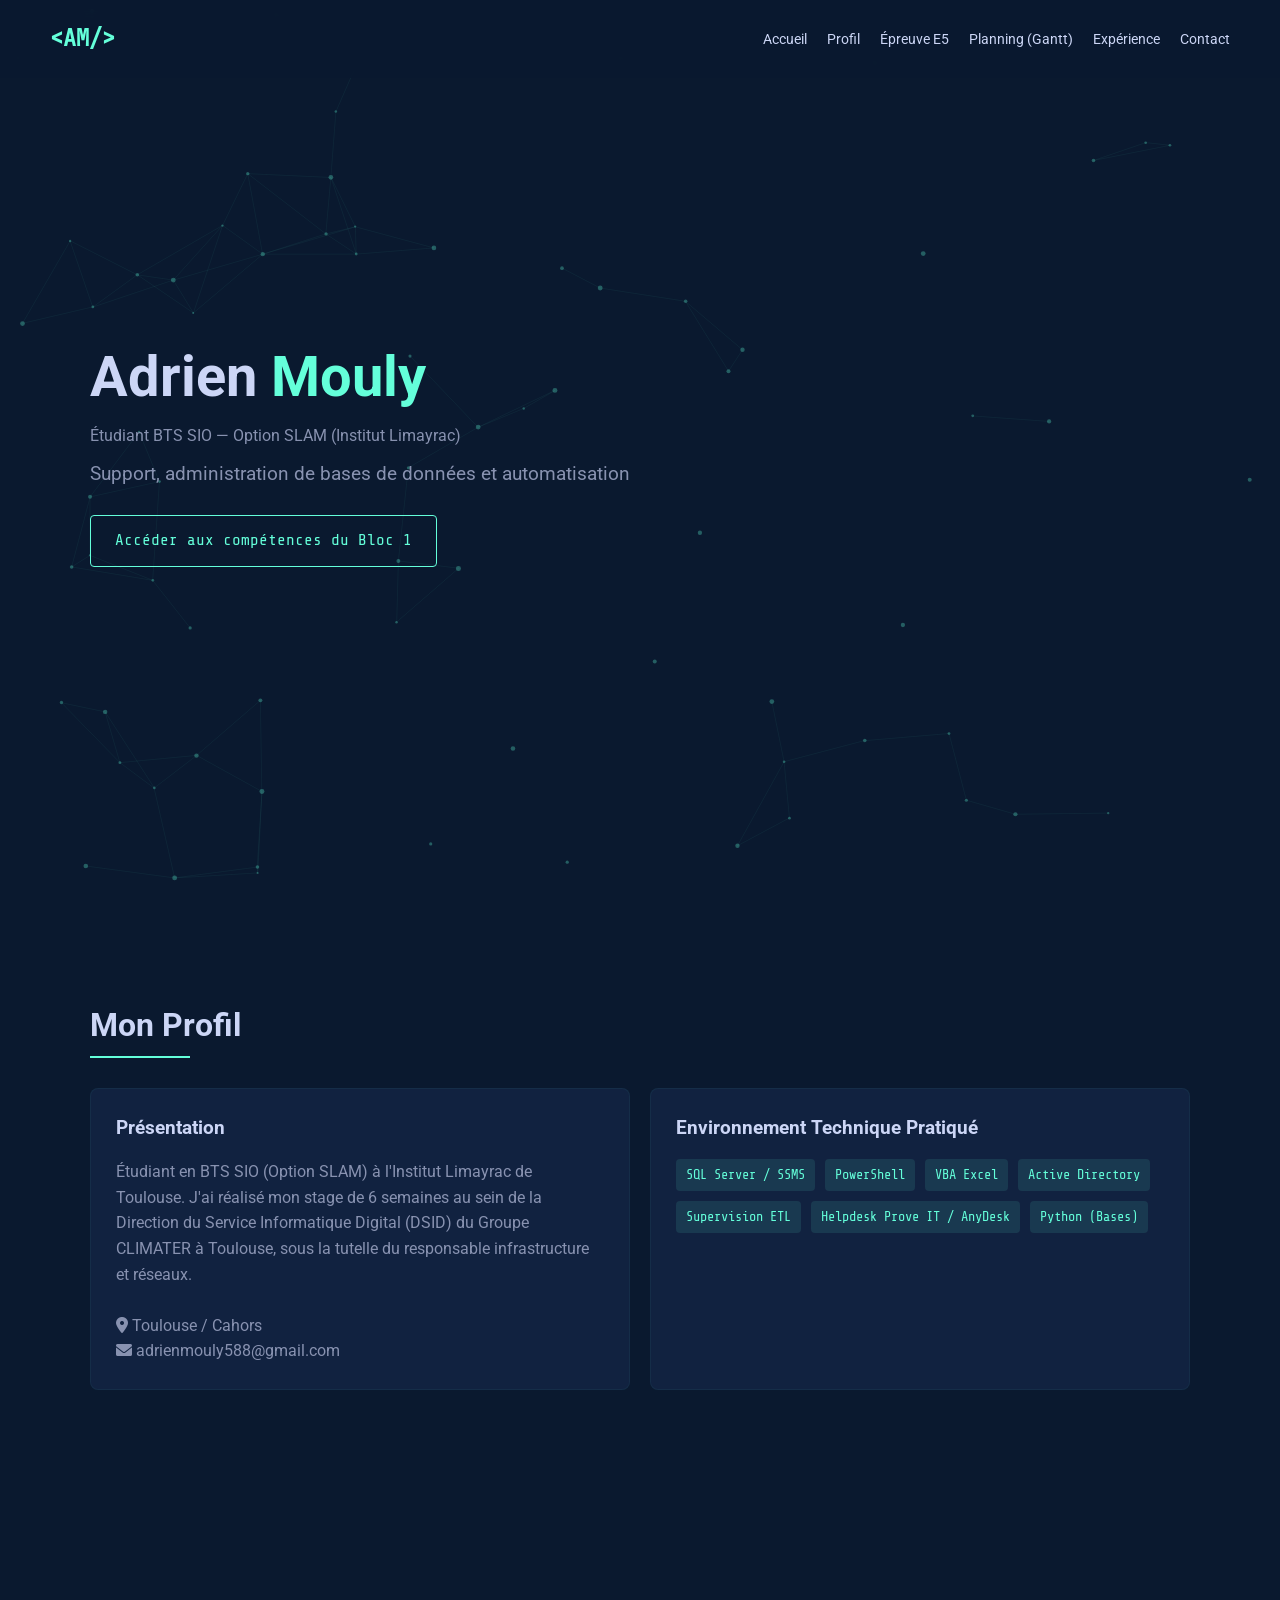
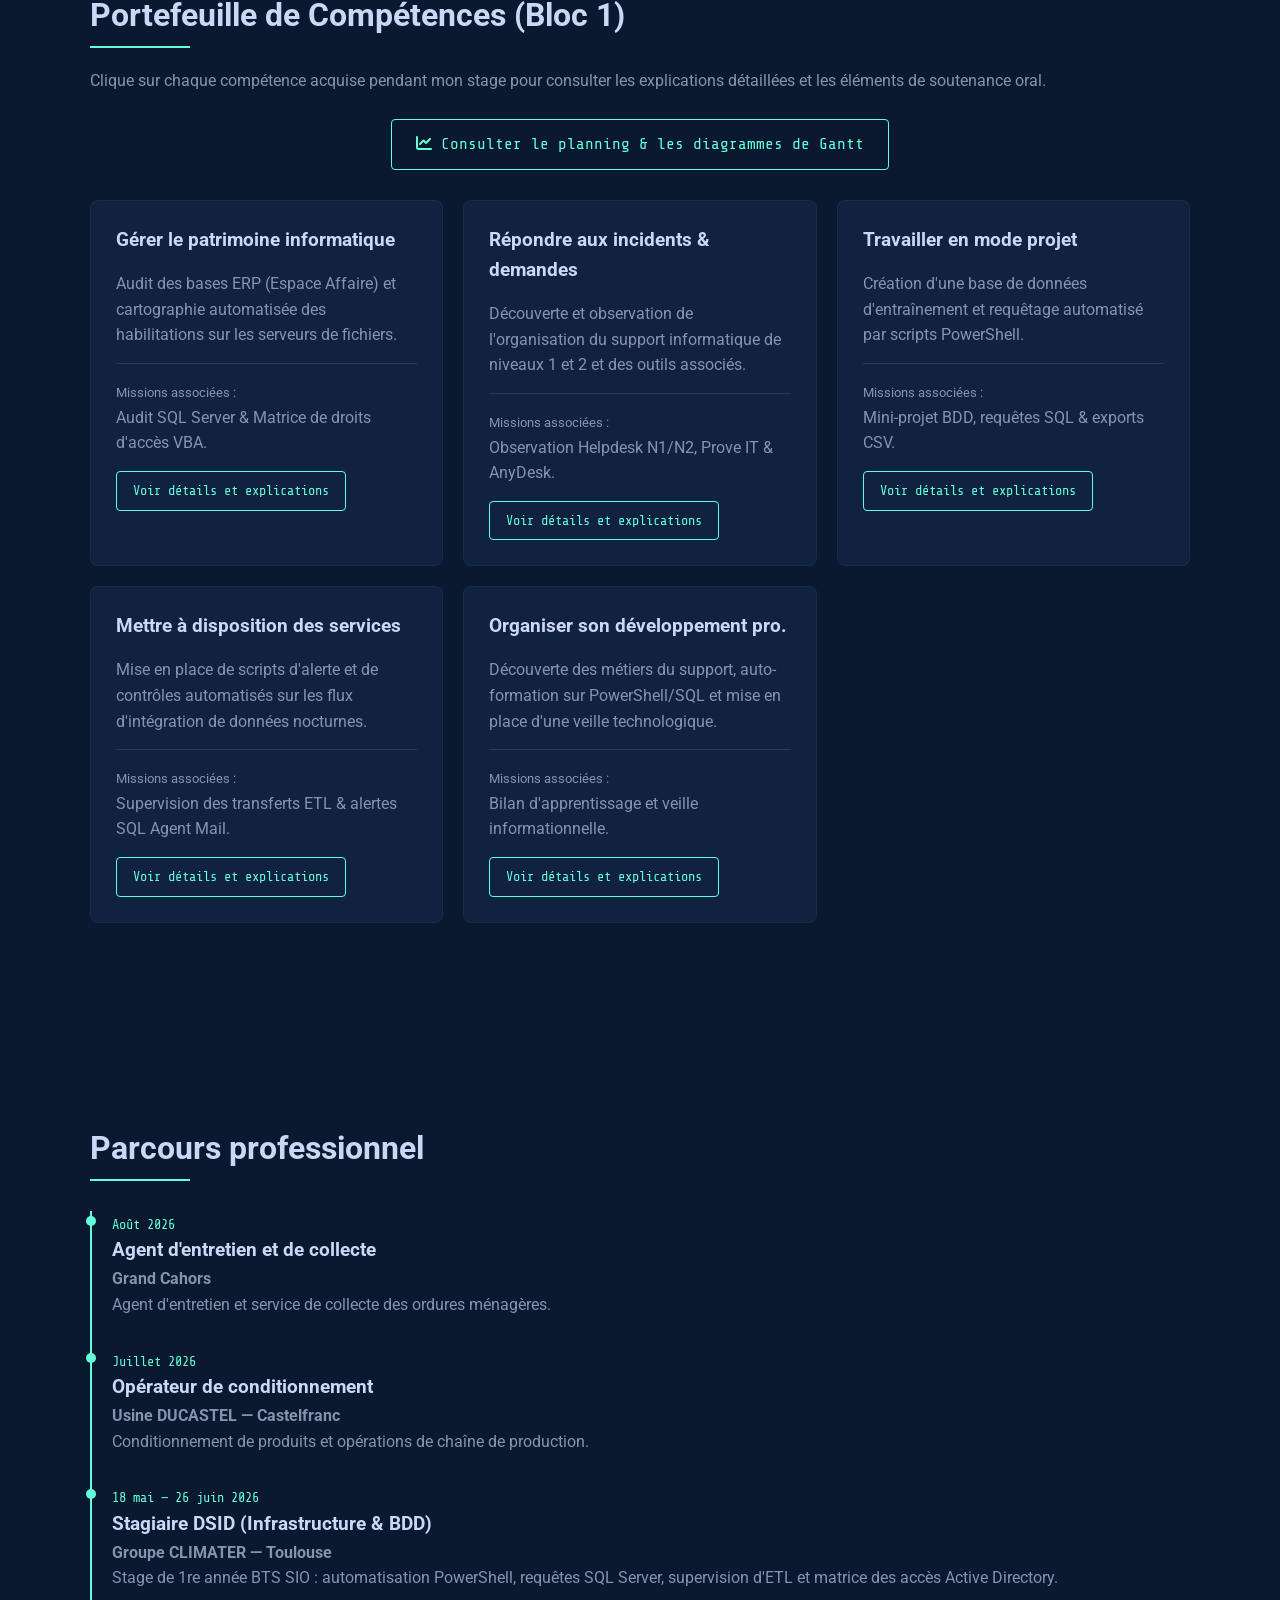
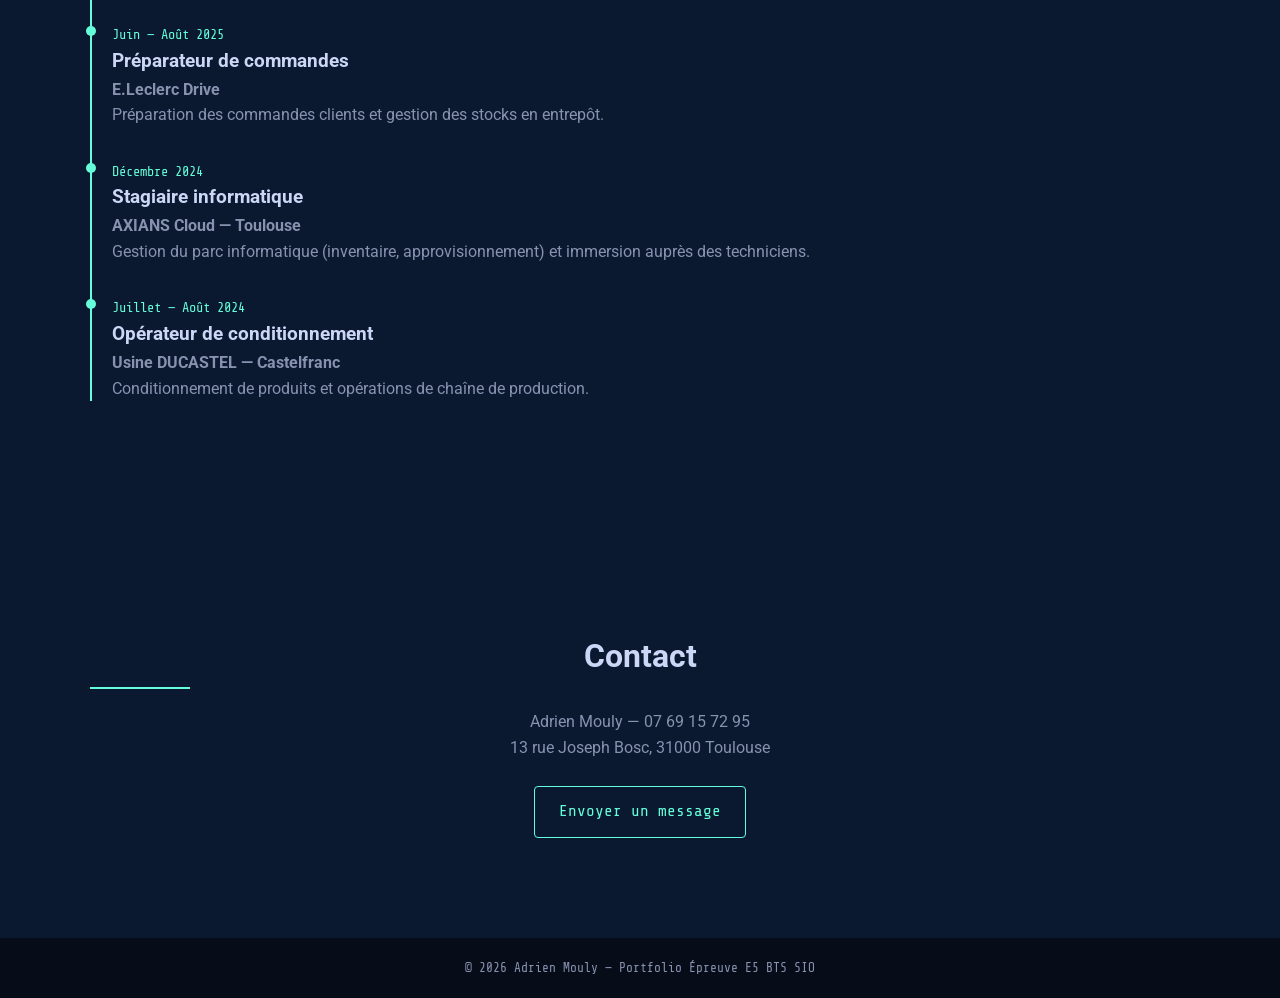
==== commit 961bf3c7: "Add Gantt chart link and update content in index.html Updated the index.html file to include a new l" ====
--- a/index.html
+++ b/index.html
@@ -18,6 +18,7 @@
                 <li><a href="#accueil">Accueil</a></li>
                 <li><a href="#profil">Profil</a></li>
                 <li><a href="#e5">Épreuve E5</a></li>
+                <li><a href="gantt.html">Planning (Gantt)</a></li>
                 <li><a href="#experience">Expérience</a></li>
                 <li><a href="#contact">Contact</a></li>
             </ul>
@@ -66,6 +67,10 @@
     <section id="e5">
         <h2 class="section-title">Portefeuille de Compétences (Bloc 1)</h2>
         <p>Clique sur chaque compétence acquise pendant mon stage pour consulter les explications détaillées et les éléments de soutenance oral.</p>
+
+        <div style="text-align: center; margin: 25px 0;">
+            <a href="gantt.html" class="btn"><i class="fas fa-chart-line"></i> Consulter le planning & les diagrammes de Gantt</a>
+        </div>
         
         <div class="e5-container">
             <div class="e5-card">
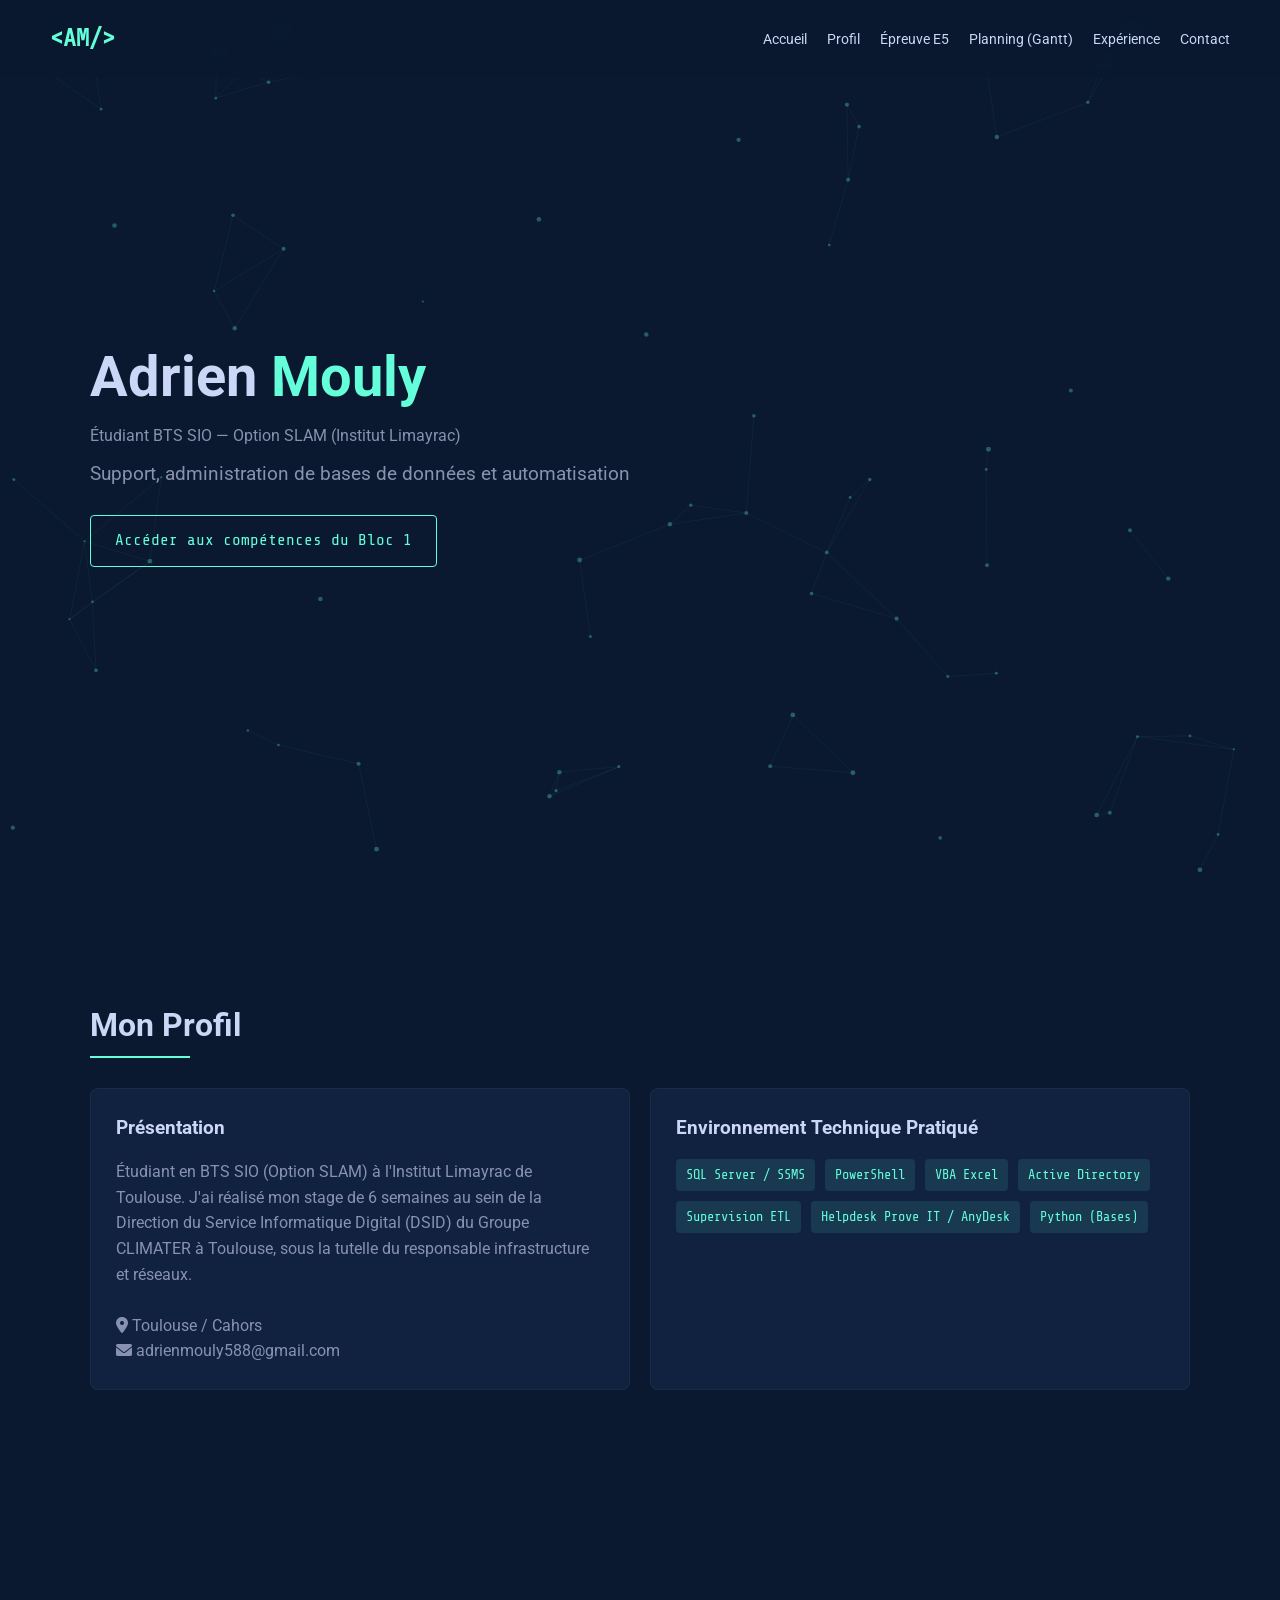
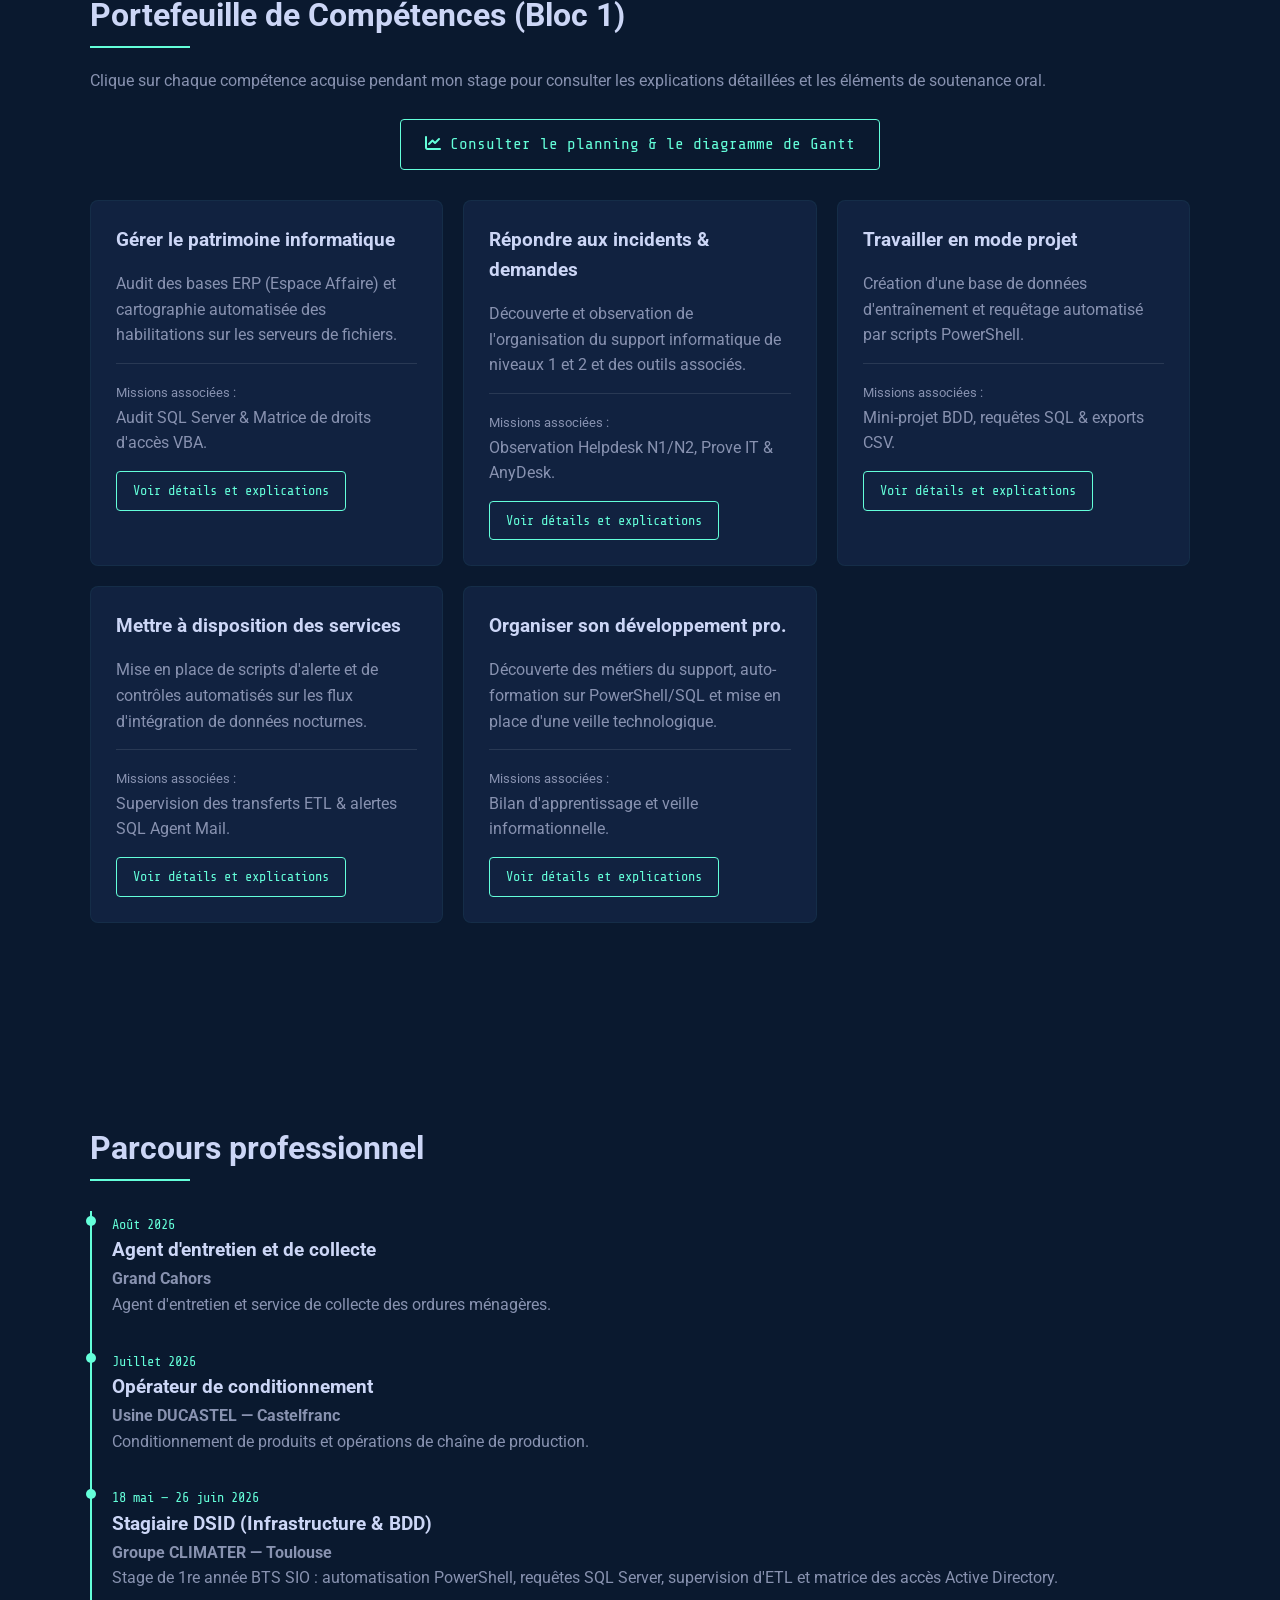
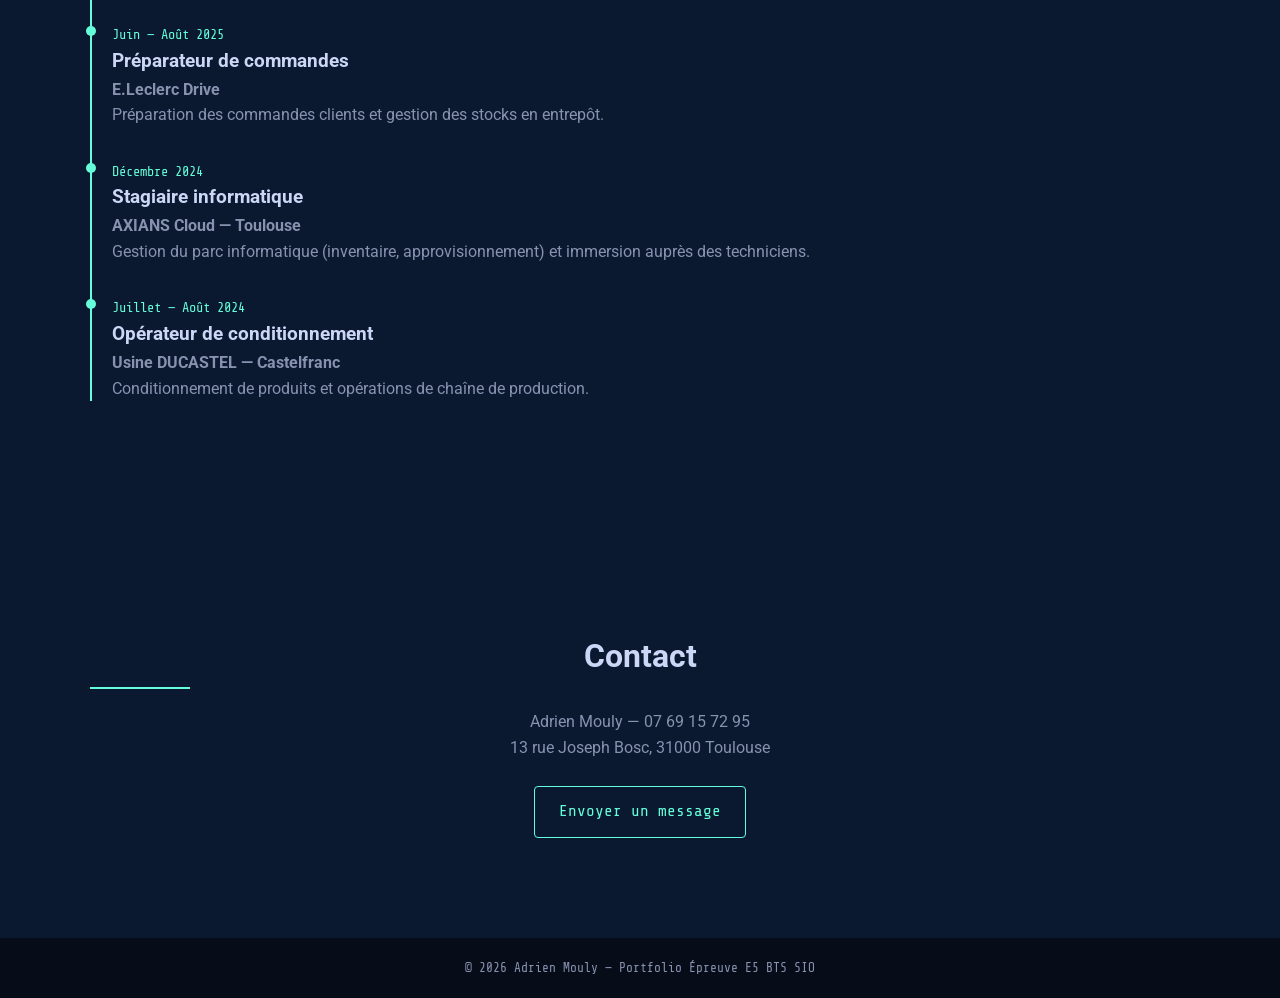
==== commit 342fd9c0: "Restore index.html with original content" ====
--- a/index.html
+++ b/index.html
@@ -69,7 +69,7 @@
         <p>Clique sur chaque compétence acquise pendant mon stage pour consulter les explications détaillées et les éléments de soutenance oral.</p>
 
         <div style="text-align: center; margin: 25px 0;">
-            <a href="gantt.html" class="btn"><i class="fas fa-chart-line"></i> Consulter le planning & les diagrammes de Gantt</a>
+            <a href="gantt.html" class="btn"><i class="fas fa-chart-line"></i> Consulter le planning & le diagramme de Gantt</a>
         </div>
         
         <div class="e5-container">
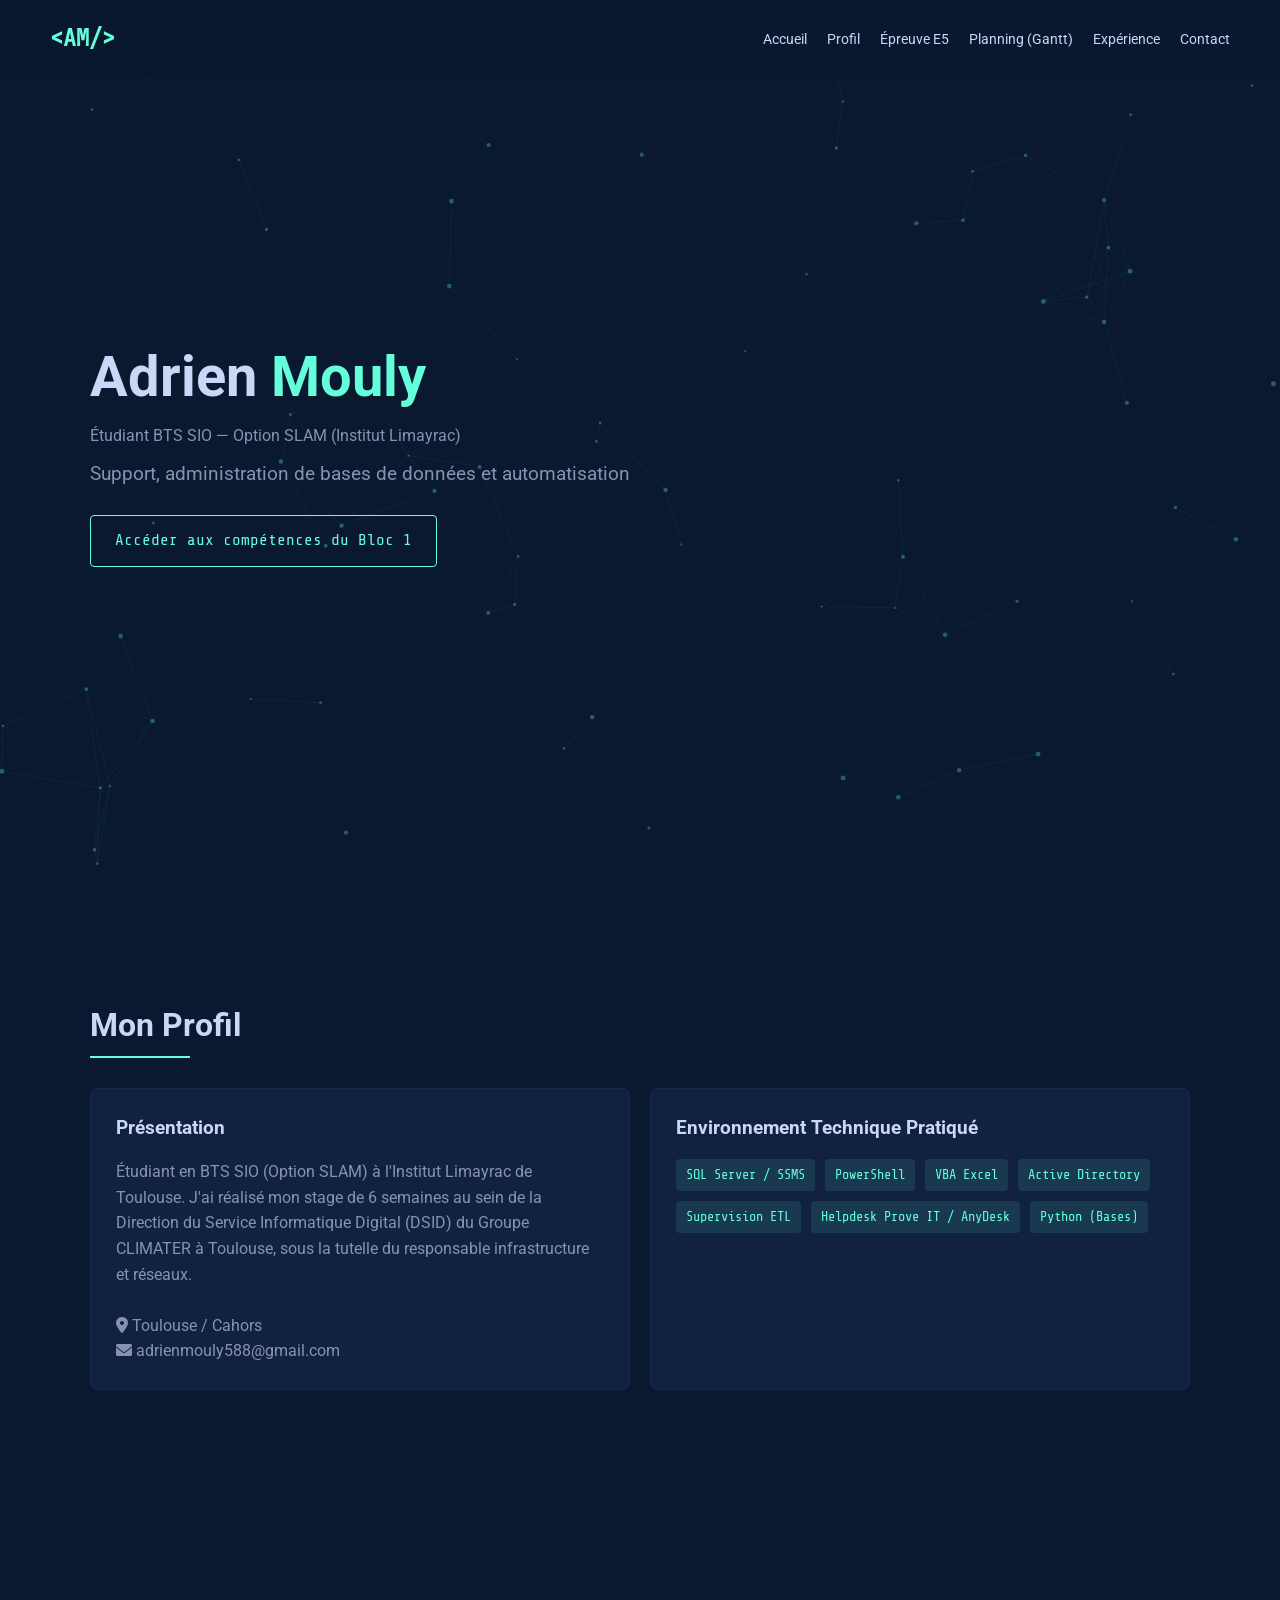
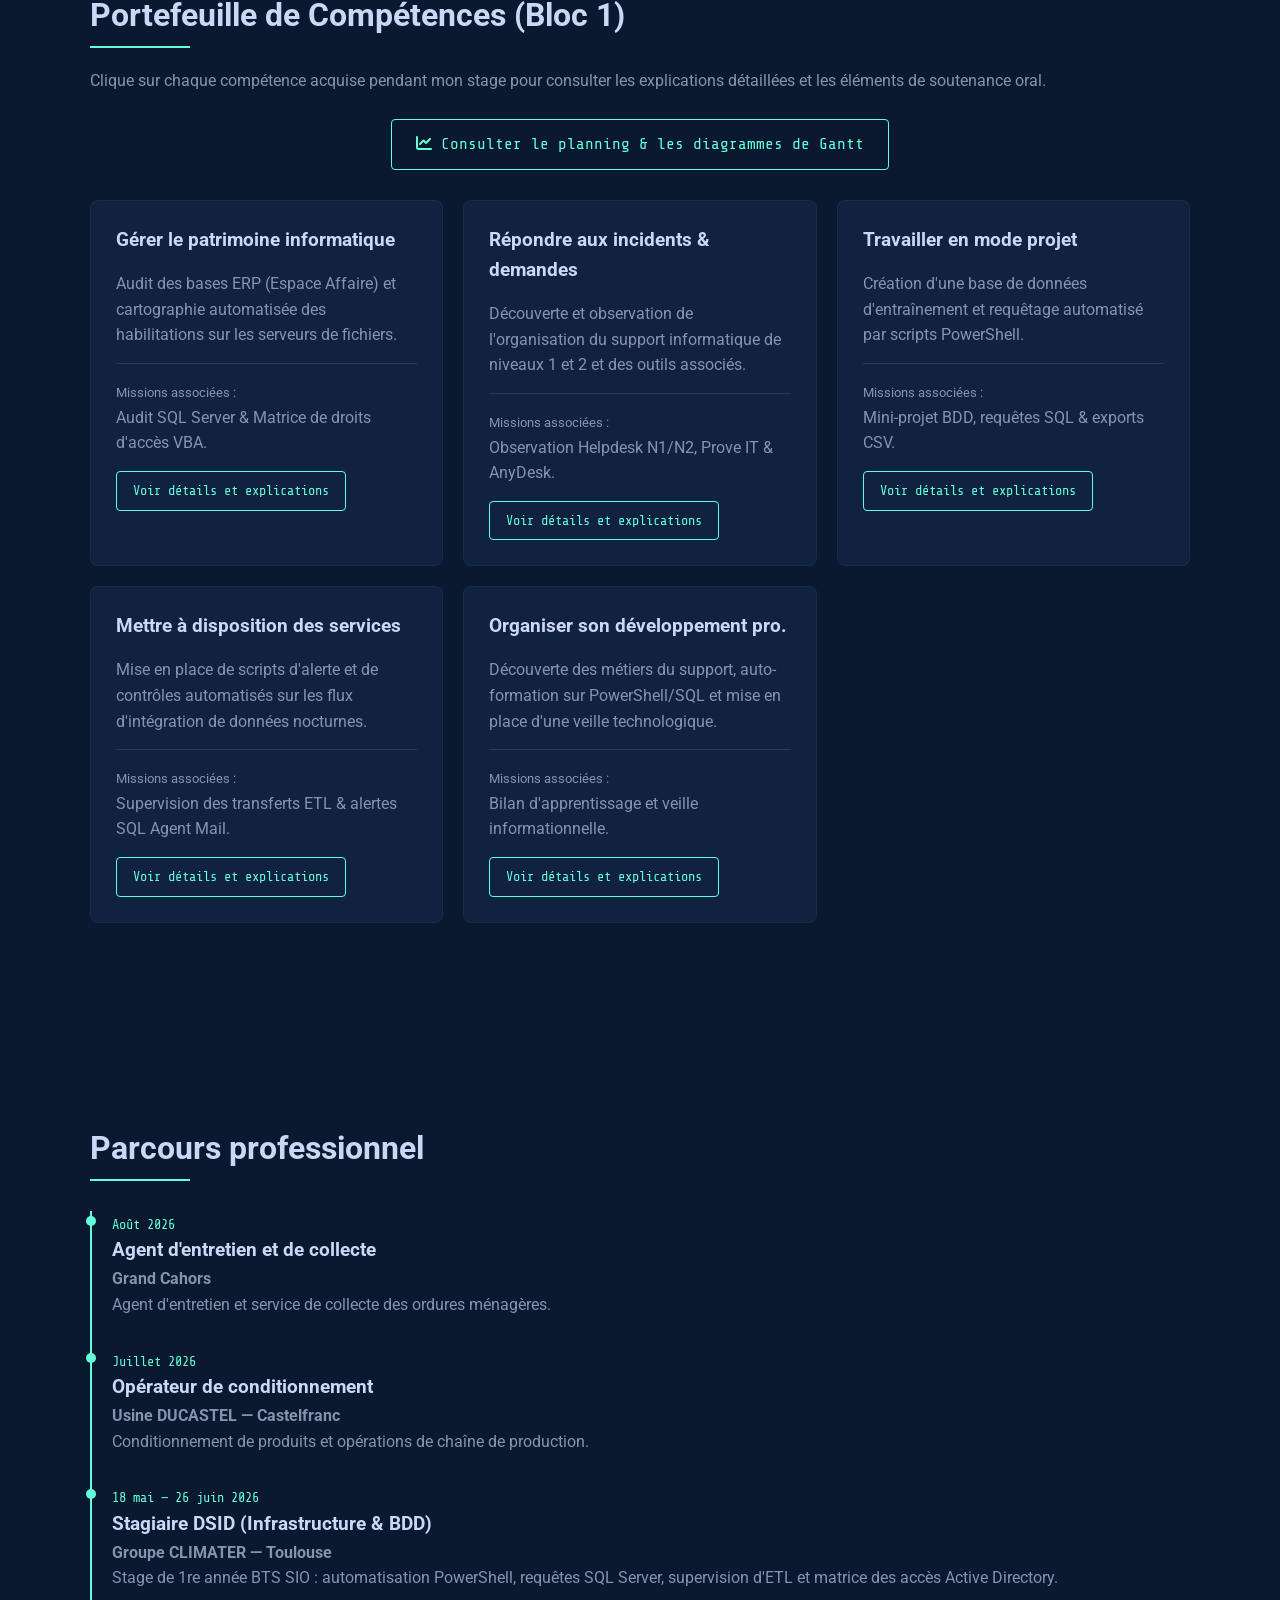
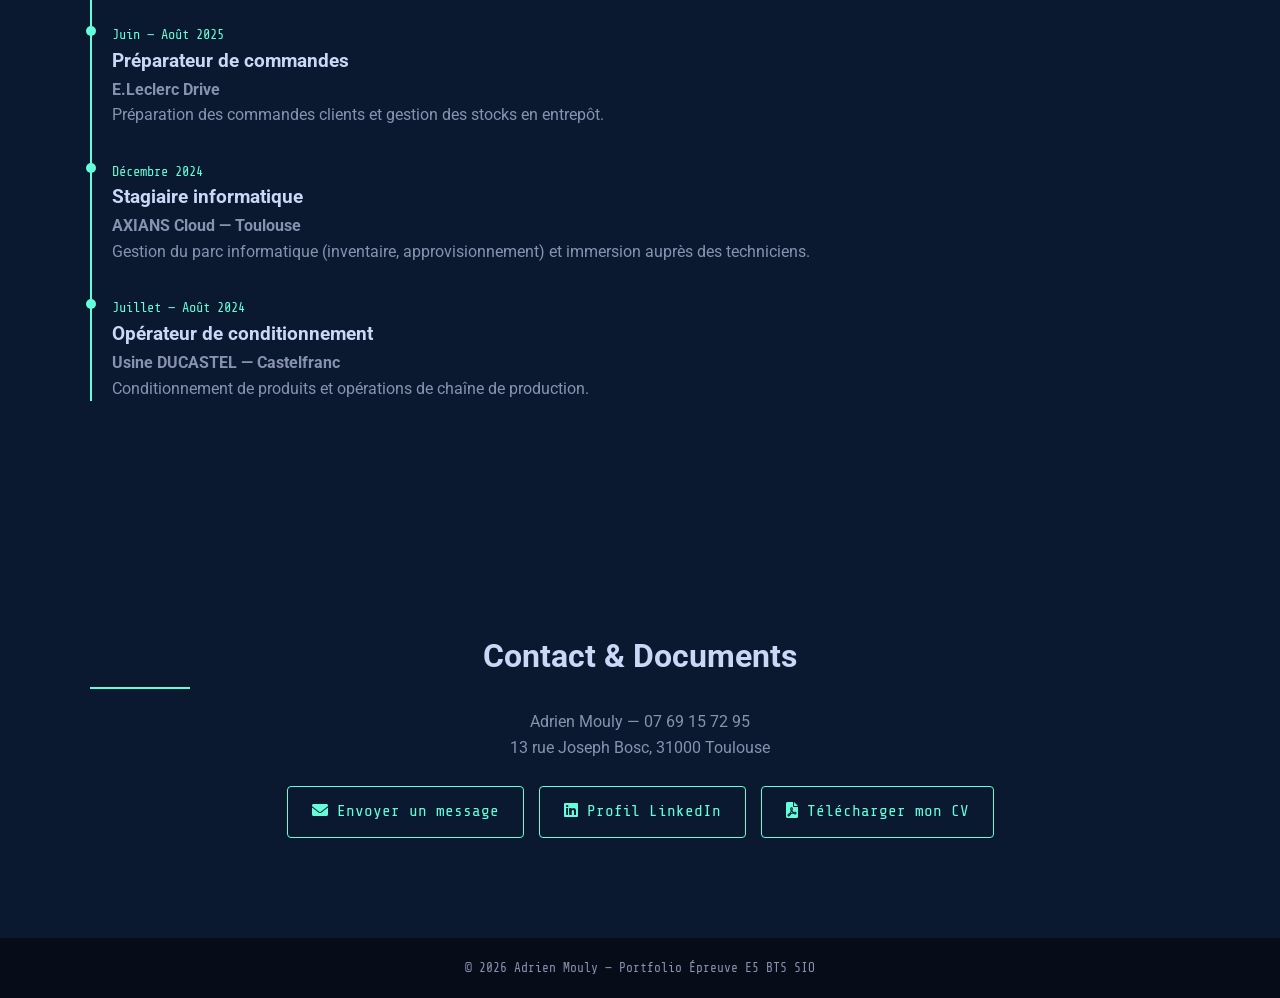
==== commit 63a851c4: "Enhance contact section with LinkedIn and CV links Updated contact section to include LinkedIn profi" ====
--- a/index.html
+++ b/index.html
@@ -69,7 +69,7 @@
         <p>Clique sur chaque compétence acquise pendant mon stage pour consulter les explications détaillées et les éléments de soutenance oral.</p>
 
         <div style="text-align: center; margin: 25px 0;">
-            <a href="gantt.html" class="btn"><i class="fas fa-chart-line"></i> Consulter le planning & le diagramme de Gantt</a>
+            <a href="gantt.html" class="btn"><i class="fas fa-chart-line"></i> Consulter le planning & les diagrammes de Gantt</a>
         </div>
         
         <div class="e5-container">
@@ -173,11 +173,21 @@
     </section>
 
     <section id="contact" style="text-align: center;">
-        <h2 class="section-title">Contact</h2>
+        <h2 class="section-title">Contact & Documents</h2>
         <p>Adrien Mouly — 07 69 15 72 95</p>
         <p>13 rue Joseph Bosc, 31000 Toulouse</p>
         <br>
-        <a href="mailto:adrienmouly588@gmail.com" class="btn">Envoyer un message</a>
+        <div style="display: flex; justify-content: center; gap: 15px; flex-wrap: wrap;">
+            <a href="mailto:adrienmouly588@gmail.com" class="btn">
+                <i class="fas fa-envelope"></i> Envoyer un message
+            </a>
+            <a href="https://www.linkedin.com/in/adrien-mouly-287762314" target="_blank" class="btn">
+                <i class="fab fa-linkedin"></i> Profil LinkedIn
+            </a>
+            <a href="AdrienMouly_CV.pdf" target="_blank" class="btn">
+                <i class="fas fa-file-pdf"></i> Télécharger mon CV
+            </a>
+        </div>
     </section>
 
     <footer>
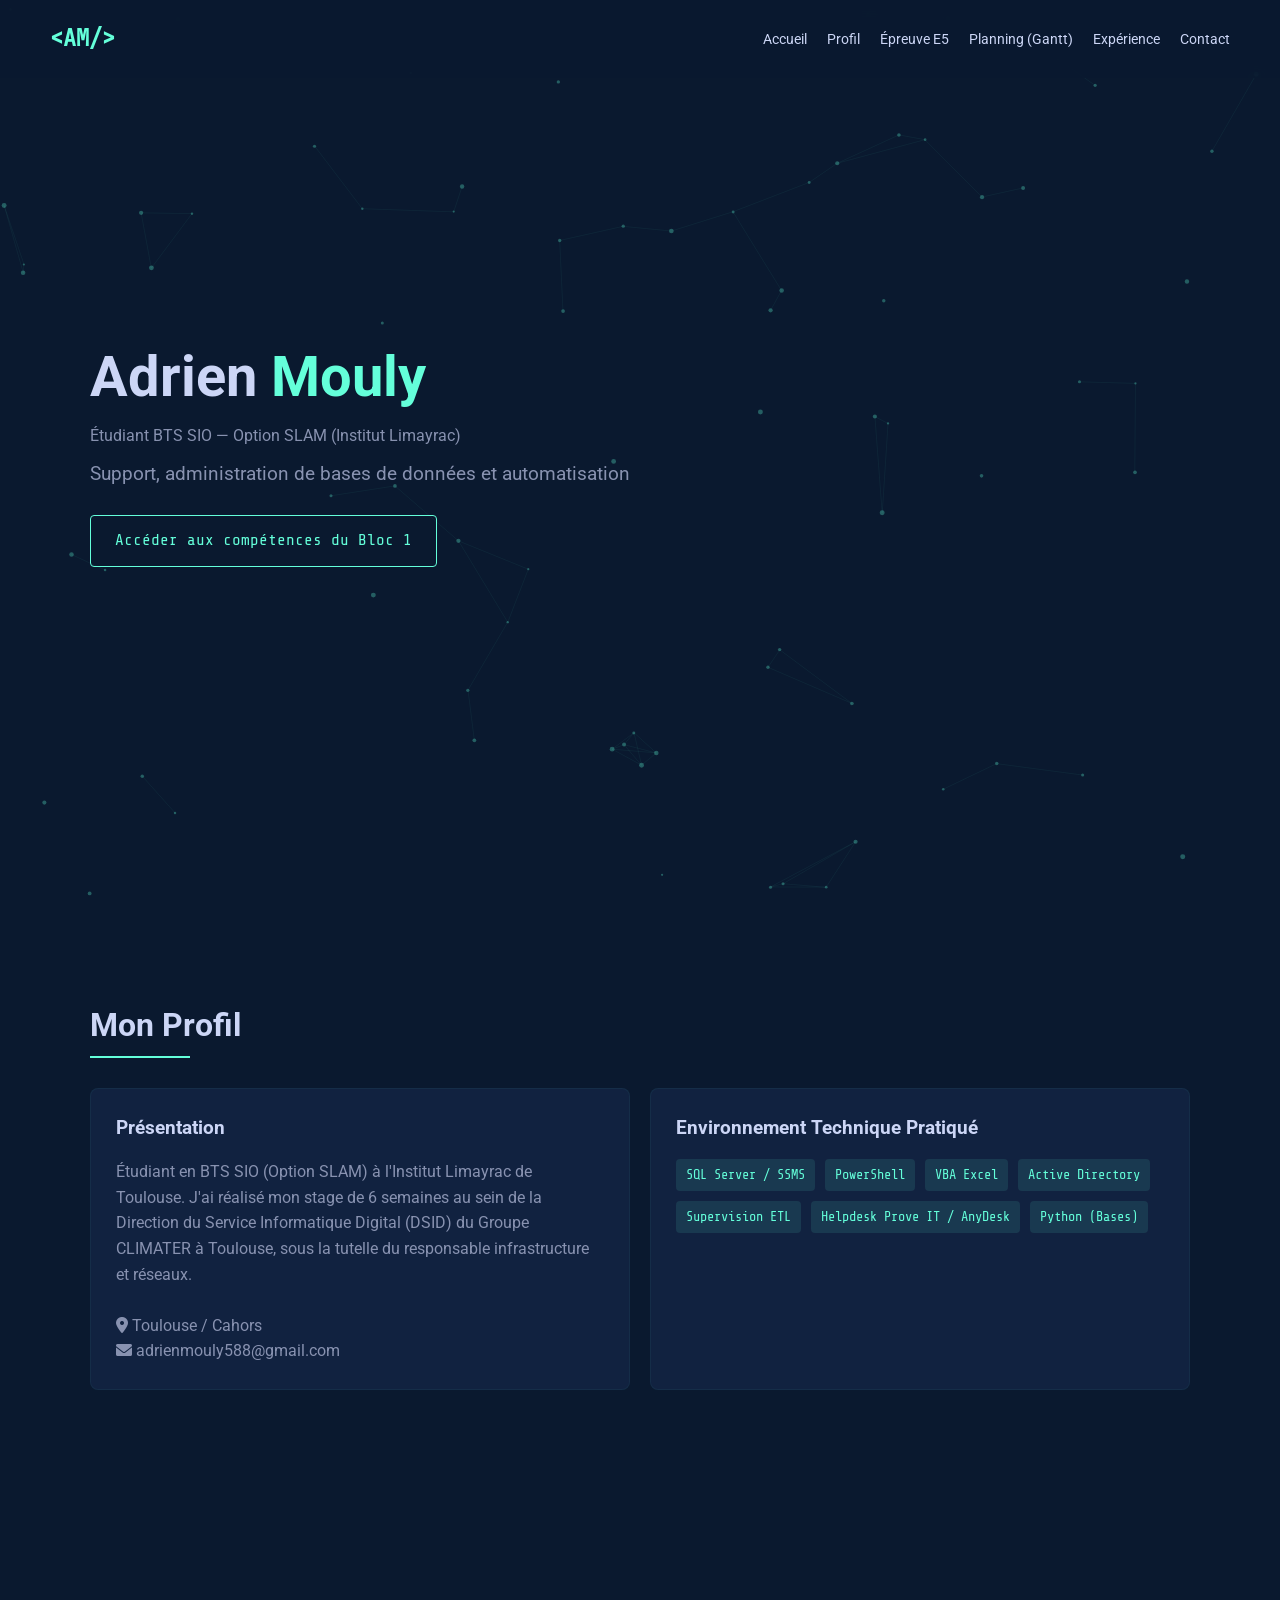
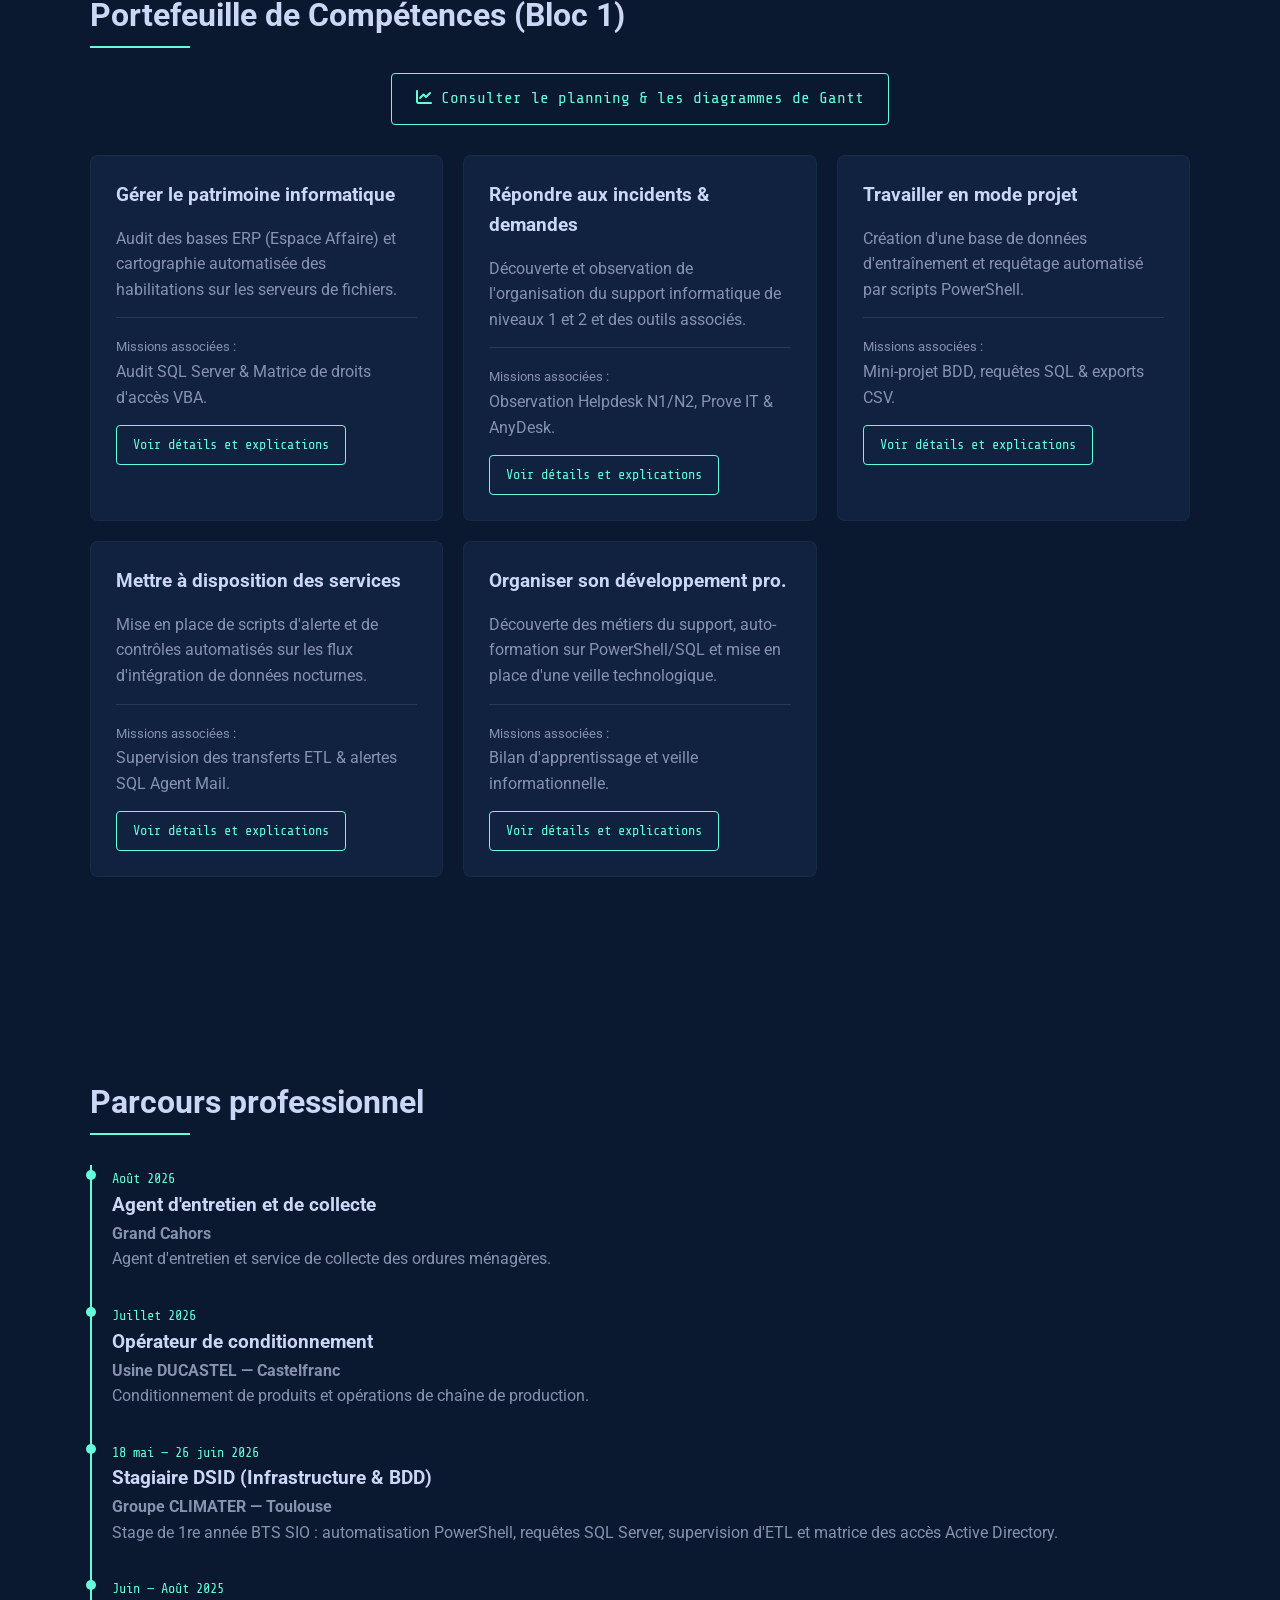
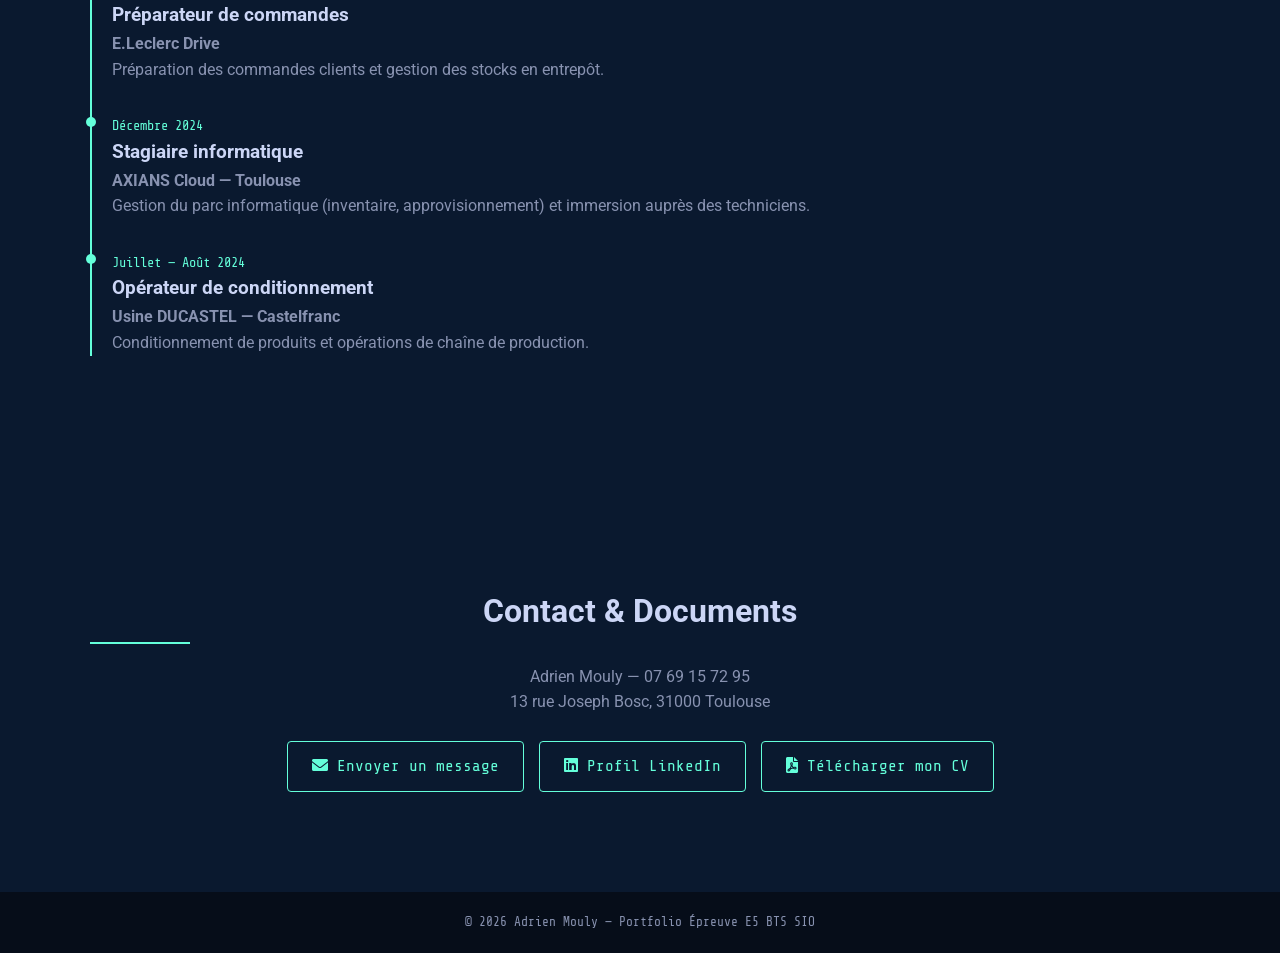
==== commit 1f546d78: "Fix HTML entity encoding in index.html" ====
--- a/index.html
+++ b/index.html
@@ -66,7 +66,7 @@
 
     <section id="e5">
         <h2 class="section-title">Portefeuille de Compétences (Bloc 1)</h2>
-        <p>Clique sur chaque compétence acquise pendant mon stage pour consulter les explications détaillées et les éléments de soutenance oral.</p>
+        
 
         <div style="text-align: center; margin: 25px 0;">
             <a href="gantt.html" class="btn"><i class="fas fa-chart-line"></i> Consulter le planning & les diagrammes de Gantt</a>
